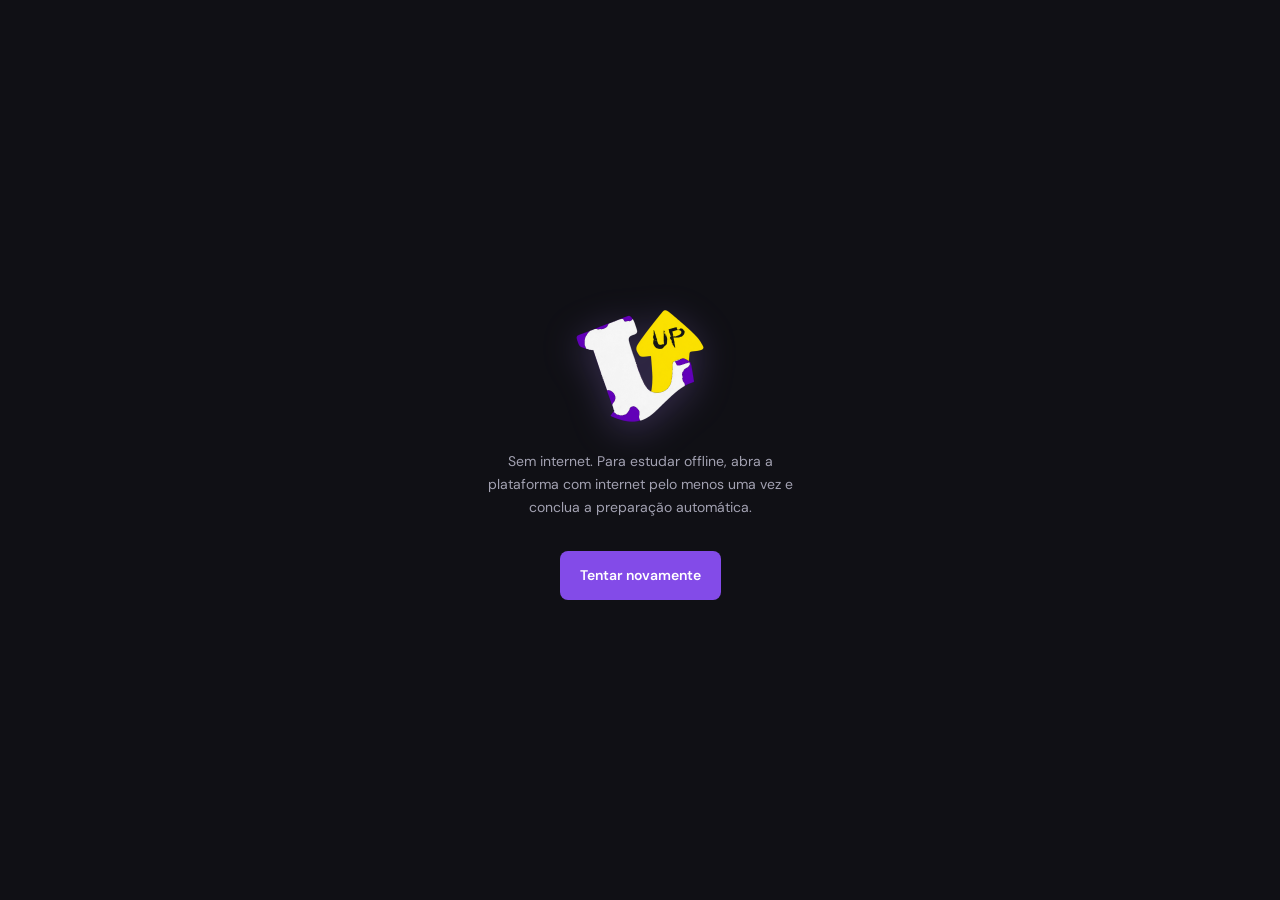
==== jogos/071c84a2839e4fe1a93c548eb13db718/index.html @ ec3ccfee "Publish Level Up Academy at levelup.app.br" ====
<!doctype html><html lang="pt-BR"><head><meta charset="utf-8"><meta name="viewport" content="width=device-width,initial-scale=1">
<title>Click Simulator · Jogos dos alunos Level Up</title><meta name="description" content="🚀 Clique, evolua e torne-se o maior jogador de todos! Prepare-se para uma aventura onde cada clique conta! 🖱️ Acumule cliques, desbloqueie novos renascimentos e aumente seu progresso para alcançar n">
<meta property="og:type" content="website"><meta property="og:site_name" content="Level Up Academy"><meta property="og:url" content="https://levelup.app.br/jogos/071c84a2839e4fe1a93c548eb13db718/">
<meta property="og:title" content="Click Simulator · criado por Jhonatha"><meta property="og:description" content="🚀 Clique, evolua e torne-se o maior jogador de todos! Prepare-se para uma aventura onde cada clique conta! 🖱️ Acumule cliques, desbloqueie novos renascimentos e aumente seu progresso para alcançar n">
<meta property="og:image" content="https://levelup.app.br/jogos/071c84a2839e4fe1a93c548eb13db718/capa-f9f51fba3b.jpg"><meta name="twitter:card" content="summary_large_image"><meta name="twitter:image" content="https://levelup.app.br/jogos/071c84a2839e4fe1a93c548eb13db718/capa-f9f51fba3b.jpg">
<meta http-equiv="refresh" content="0;url=../../?jogos&amp;j=071c84a2-839e-4fe1-a93c-548eb13db718"><script>location.replace("../../?jogos&j=071c84a2-839e-4fe1-a93c-548eb13db718"+location.hash)</script></head>
<body><a href="../../?jogos&amp;j=071c84a2-839e-4fe1-a93c-548eb13db718">Jogar Click Simulator</a></body></html>
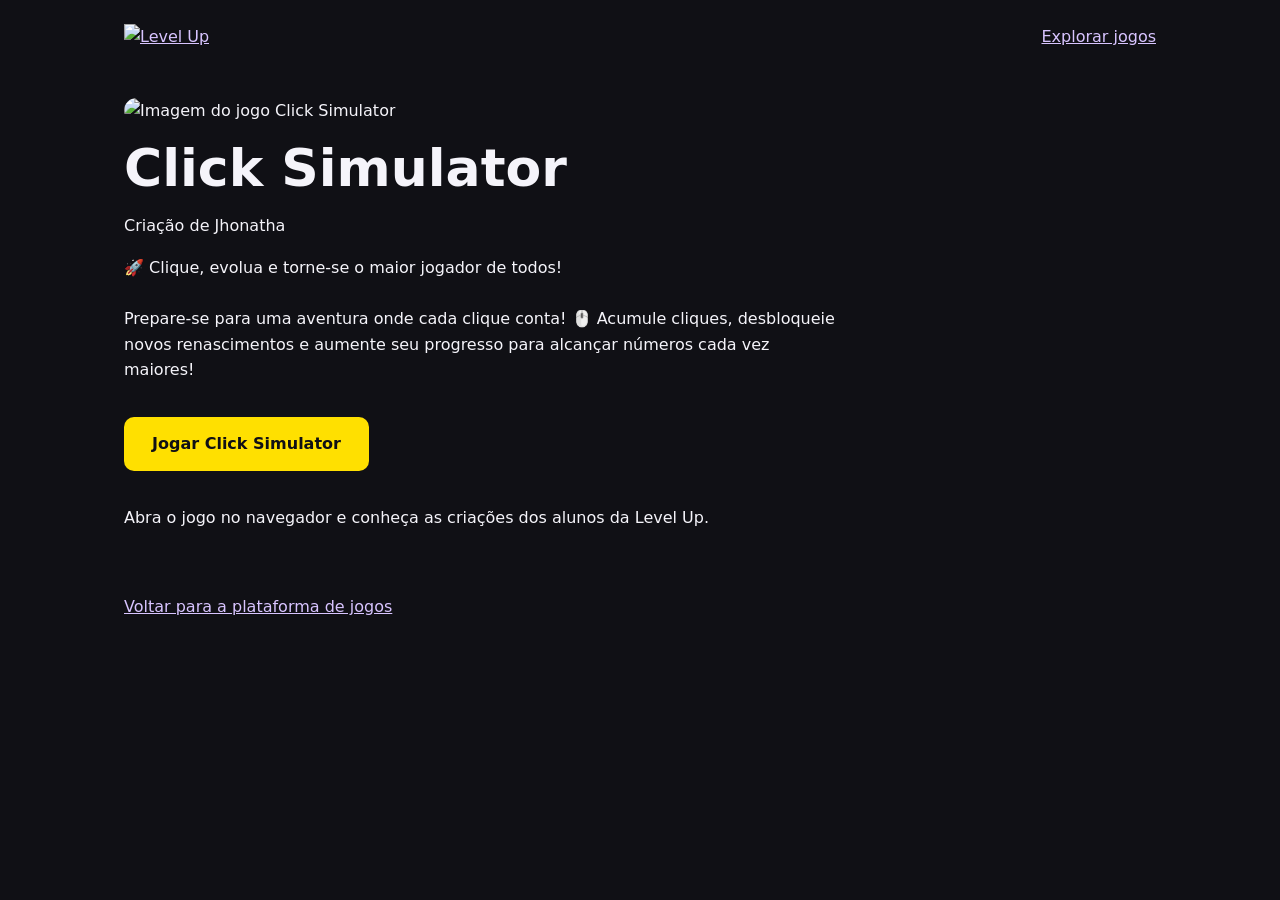
==== commit 737cbc6d: "Adiciona descoberta no Google com sitemap e páginas públicas dos jogos" ====
--- a/jogos/071c84a2839e4fe1a93c548eb13db718/index.html
+++ b/jogos/071c84a2839e4fe1a93c548eb13db718/index.html
@@ -1,7 +1,7 @@
-<!doctype html><html lang="pt-BR"><head><meta charset="utf-8"><meta name="viewport" content="width=device-width,initial-scale=1">
-<title>Click Simulator · Jogos dos alunos Level Up</title><meta name="description" content="🚀 Clique, evolua e torne-se o maior jogador de todos! Prepare-se para uma aventura onde cada clique conta! 🖱️ Acumule cliques, desbloqueie novos renascimentos e aumente seu progresso para alcançar n">
-<meta property="og:type" content="website"><meta property="og:site_name" content="Level Up Academy"><meta property="og:url" content="https://levelup.app.br/jogos/071c84a2839e4fe1a93c548eb13db718/">
-<meta property="og:title" content="Click Simulator · criado por Jhonatha"><meta property="og:description" content="🚀 Clique, evolua e torne-se o maior jogador de todos! Prepare-se para uma aventura onde cada clique conta! 🖱️ Acumule cliques, desbloqueie novos renascimentos e aumente seu progresso para alcançar n">
-<meta property="og:image" content="https://levelup.app.br/jogos/071c84a2839e4fe1a93c548eb13db718/capa-f9f51fba3b.jpg"><meta name="twitter:card" content="summary_large_image"><meta name="twitter:image" content="https://levelup.app.br/jogos/071c84a2839e4fe1a93c548eb13db718/capa-f9f51fba3b.jpg">
-<meta http-equiv="refresh" content="0;url=../../?jogos&amp;j=071c84a2-839e-4fe1-a93c-548eb13db718"><script>location.replace("../../?jogos&j=071c84a2-839e-4fe1-a93c-548eb13db718"+location.hash)</script></head>
-<body><a href="../../?jogos&amp;j=071c84a2-839e-4fe1-a93c-548eb13db718">Jogar Click Simulator</a></body></html>+<!doctype html><html lang="pt-BR"><head><meta charset="utf-8"><meta name="viewport" content="width=device-width,initial-scale=1"><title>Click Simulator | Jogue na Level Up</title><meta name="description" content="🚀 Clique, evolua e torne-se o maior jogador de todos!
+
+Prepare-se para uma aventura onde cada clique conta! 🖱️ Acumule cliques, desbloqueie novos renasci"><link rel="canonical" href="https://levelup.app.br/jogos/071c84a2839e4fe1a93c548eb13db718/"><meta name="robots" content="index,follow,max-image-preview:large"><meta property="og:type" content="website"><meta property="og:site_name" content="Level Up"><meta property="og:locale" content="pt_BR"><meta property="og:url" content="https://levelup.app.br/jogos/071c84a2839e4fe1a93c548eb13db718/"><meta property="og:title" content="Click Simulator"><meta property="og:description" content="🚀 Clique, evolua e torne-se o maior jogador de todos!
+
+Prepare-se para uma aventura onde cada clique conta! 🖱️ Acumule cliques, desbloqueie novos renasci"><meta property="og:image" content="https://levelup.app.br/jogos/071c84a2839e4fe1a93c548eb13db718/capa-f9f51fba3b.jpg"><meta name="twitter:card" content="summary_large_image"><style>:root{color-scheme:dark}*{box-sizing:border-box}body{margin:0;background:#101015;color:#f5f4fa;font:16px/1.6 system-ui,sans-serif}header,main,footer{max-width:1080px;margin:auto;padding:24px}header{display:flex;justify-content:space-between;align-items:center;gap:20px}a{color:#d8c4ff}h1{font-size:clamp(28px,5vw,52px);line-height:1.12;margin:16px 0}p{max-width:70ch;white-space:pre-wrap}.hero{width:100%;max-height:480px;object-fit:cover;border-radius:18px}.play{display:inline-block;margin:18px 0;padding:14px 28px;background:#ffe000;color:#101015;border-radius:10px;font-weight:750;text-decoration:none}.grid{display:grid;grid-template-columns:repeat(auto-fit,minmax(240px,1fr));gap:24px}.card{display:block;background:#1c1c25;border-radius:14px;overflow:hidden;text-decoration:none;color:inherit}.card img{display:block;width:100%;aspect-ratio:16/9;object-fit:cover}.card div{padding:18px}.card h2{font-size:22px;line-height:1.3;margin:0}footer{color:#b5b1c1}a:focus-visible{outline:3px solid #ffe000;outline-offset:4px}@media(prefers-reduced-motion:no-preference){a{transition:filter .15s}a:hover{filter:brightness(1.1)}}</style></head><body><header><a href="https://levelup.app.br/"><img src="https://levelup.app.br/brand/wordmark-dark.png" alt="Level Up" width="175" height="50"></a><a href="https://levelup.app.br/descobrir/">Explorar jogos</a></header><main><img class="hero" src="https://levelup.app.br/jogos/071c84a2839e4fe1a93c548eb13db718/capa-f9f51fba3b.jpg" alt="Imagem do jogo Click Simulator"><h1>Click Simulator</h1><p>Criação de Jhonatha</p><p>🚀 Clique, evolua e torne-se o maior jogador de todos!
+
+Prepare-se para uma aventura onde cada clique conta! 🖱️ Acumule cliques, desbloqueie novos renascimentos e aumente seu progresso para alcançar números cada vez maiores!</p><a class="play" href="https://levelup.app.br/?jogos&amp;j=071c84a2-839e-4fe1-a93c-548eb13db718">Jogar Click Simulator</a><p>Abra o jogo no navegador e conheça as criações dos alunos da Level Up.</p></main><footer><a href="https://levelup.app.br/">Voltar para a plataforma de jogos</a></footer></body></html>
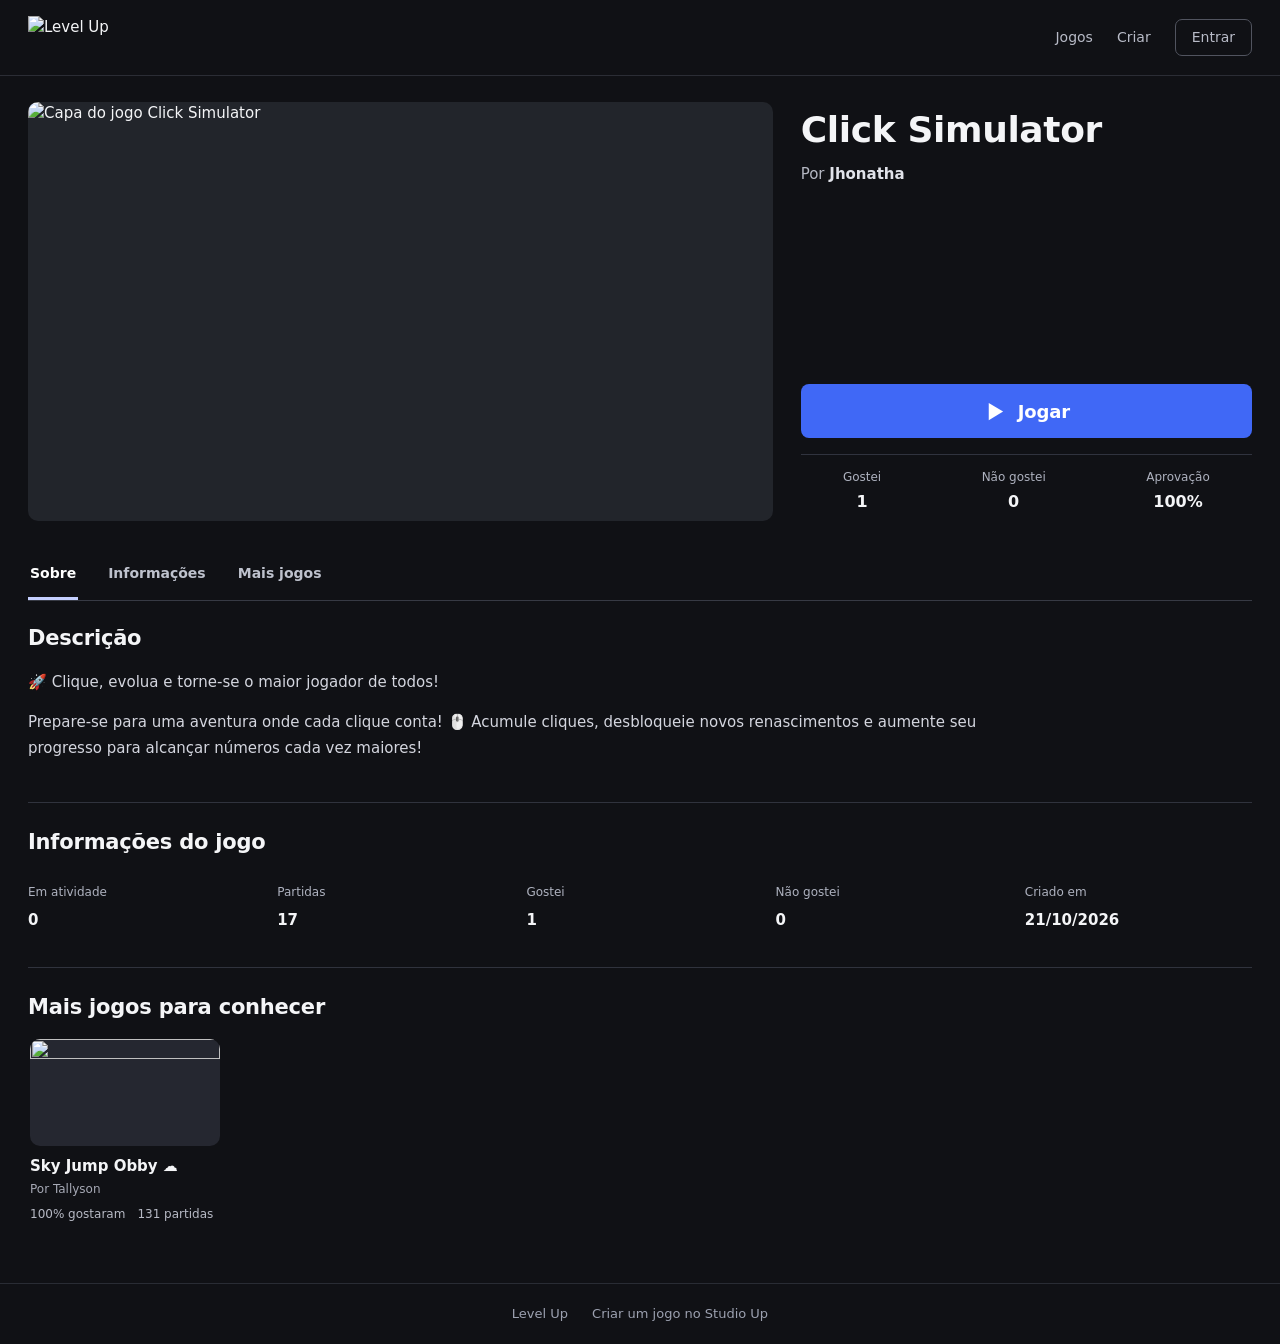
==== commit 3b3f3677: "Atualiza as páginas de compartilhar jogos" ====
--- a/jogos/071c84a2839e4fe1a93c548eb13db718/index.html
+++ b/jogos/071c84a2839e4fe1a93c548eb13db718/index.html
@@ -2,6 +2,4 @@
 
 Prepare-se para uma aventura onde cada clique conta! 🖱️ Acumule cliques, desbloqueie novos renasci"><link rel="canonical" href="https://levelup.app.br/jogos/071c84a2839e4fe1a93c548eb13db718/"><meta name="robots" content="index,follow,max-image-preview:large"><meta property="og:type" content="website"><meta property="og:site_name" content="Level Up"><meta property="og:locale" content="pt_BR"><meta property="og:url" content="https://levelup.app.br/jogos/071c84a2839e4fe1a93c548eb13db718/"><meta property="og:title" content="Click Simulator"><meta property="og:description" content="🚀 Clique, evolua e torne-se o maior jogador de todos!
 
-Prepare-se para uma aventura onde cada clique conta! 🖱️ Acumule cliques, desbloqueie novos renasci"><meta property="og:image" content="https://levelup.app.br/jogos/071c84a2839e4fe1a93c548eb13db718/capa-f9f51fba3b.jpg"><meta name="twitter:card" content="summary_large_image"><style>:root{color-scheme:dark}*{box-sizing:border-box}body{margin:0;background:#101015;color:#f5f4fa;font:16px/1.6 system-ui,sans-serif}header,main,footer{max-width:1080px;margin:auto;padding:24px}header{display:flex;justify-content:space-between;align-items:center;gap:20px}a{color:#d8c4ff}h1{font-size:clamp(28px,5vw,52px);line-height:1.12;margin:16px 0}p{max-width:70ch;white-space:pre-wrap}.hero{width:100%;max-height:480px;object-fit:cover;border-radius:18px}.play{display:inline-block;margin:18px 0;padding:14px 28px;background:#ffe000;color:#101015;border-radius:10px;font-weight:750;text-decoration:none}.grid{display:grid;grid-template-columns:repeat(auto-fit,minmax(240px,1fr));gap:24px}.card{display:block;background:#1c1c25;border-radius:14px;overflow:hidden;text-decoration:none;color:inherit}.card img{display:block;width:100%;aspect-ratio:16/9;object-fit:cover}.card div{padding:18px}.card h2{font-size:22px;line-height:1.3;margin:0}footer{color:#b5b1c1}a:focus-visible{outline:3px solid #ffe000;outline-offset:4px}@media(prefers-reduced-motion:no-preference){a{transition:filter .15s}a:hover{filter:brightness(1.1)}}</style></head><body><header><a href="https://levelup.app.br/"><img src="https://levelup.app.br/brand/wordmark-dark.png" alt="Level Up" width="175" height="50"></a><a href="https://levelup.app.br/descobrir/">Explorar jogos</a></header><main><img class="hero" src="https://levelup.app.br/jogos/071c84a2839e4fe1a93c548eb13db718/capa-f9f51fba3b.jpg" alt="Imagem do jogo Click Simulator"><h1>Click Simulator</h1><p>Criação de Jhonatha</p><p>🚀 Clique, evolua e torne-se o maior jogador de todos!
-
-Prepare-se para uma aventura onde cada clique conta! 🖱️ Acumule cliques, desbloqueie novos renascimentos e aumente seu progresso para alcançar números cada vez maiores!</p><a class="play" href="https://levelup.app.br/?jogos&amp;j=071c84a2-839e-4fe1-a93c-548eb13db718">Jogar Click Simulator</a><p>Abra o jogo no navegador e conheça as criações dos alunos da Level Up.</p></main><footer><a href="https://levelup.app.br/">Voltar para a plataforma de jogos</a></footer></body></html>+Prepare-se para uma aventura onde cada clique conta! 🖱️ Acumule cliques, desbloqueie novos renasci"><meta property="og:image" content="https://levelup.app.br/jogos/071c84a2839e4fe1a93c548eb13db718/capa-f9f51fba3b.jpg"><meta name="twitter:card" content="summary_large_image"><link rel="stylesheet" href="https://levelup.app.br/fonts/fonts.css"><style>:root{color-scheme:dark;font-family:"DM Sans",system-ui,sans-serif;background:#101115;color:#f4f5f7}*{box-sizing:border-box}body{margin:0;font-size:15px;line-height:1.55}a{color:inherit;text-decoration:none}a:focus-visible{outline:3px solid #9aafff;outline-offset:4px}header{height:76px;border-bottom:1px solid #2b2d35}.top{height:100%;max-width:1280px;padding:0 28px;margin:auto;display:flex;align-items:center;gap:30px}.brand img{width:150px;height:auto;display:block}.top nav{display:flex;align-items:center;gap:24px;margin-left:auto}.top nav a{color:#b8bbc7;font-size:14px}.top nav a:hover{color:#fff}.sign-in{border:1px solid #51545f;border-radius:7px;padding:7px 16px}main{max-width:1280px;padding:26px 28px 48px;margin:auto}h1,h2,h3,p{margin-top:0}h1,h2,.play,.category-nav a{font-family:"Space Grotesk","DM Sans",system-ui,sans-serif;letter-spacing:-.01em}h1{font-size:clamp(25px,3vw,36px);line-height:1.2;margin-bottom:12px}h2{font-size:21px;line-height:1.3;margin-bottom:18px}.creator{color:#b4b7c2;font-size:15px;margin-bottom:16px}.creator strong{color:#e1e3ea}.category-nav{display:flex;gap:30px;overflow:auto;padding:4px 0 18px;margin:0 0 8px;border-bottom:1px solid #292c34}.category-nav a{display:flex;align-items:center;gap:9px;white-space:nowrap;padding:4px 0;font-weight:700;font-size:16px;color:#e8e9ee}.category-nav a:hover span{text-decoration:underline;text-underline-offset:5px}.ico{width:24px;height:24px;flex:none}.ico-fogo{color:#ff7a1a}.ico-gostei{color:#36c26a}.ico-novo{color:#4da3ff}h2.with-ico{display:flex;align-items:center;gap:10px}.category{scroll-margin-top:20px;padding:16px 0 26px;border-bottom:1px solid #292c34}.category:last-child{border:0}.game-row{display:grid;grid-auto-flow:column;grid-auto-columns:190px;gap:18px;overflow-x:auto;padding:0 2px 12px;scrollbar-width:thin}.card{display:block;min-width:0}.card img{display:block;width:100%;height:auto;aspect-ratio:16/9;object-fit:cover;border-radius:10px;background:#252730}.card h3{font-size:15px;line-height:1.35;margin:10px 0 4px;overflow-wrap:anywhere}.card .byline{font-size:12px;color:#a6a9b5;margin-bottom:6px}.card .mini-stats{display:flex;flex-wrap:wrap;gap:4px 12px;font-size:12px;color:#b7bac5}.card .mini-stats span{white-space:nowrap}.card:hover h3{text-decoration:underline}.sr-only{position:absolute;width:1px;height:1px;overflow:hidden;clip-path:inset(50%);white-space:nowrap}.game-hero{display:grid;grid-template-columns:minmax(0,1.65fr) minmax(260px,1fr);gap:28px;align-items:stretch;margin-bottom:30px}.hero-image{width:100%;height:auto;aspect-ratio:16/9;object-fit:cover;display:block;border-radius:10px;background:#22252b}.game-summary{display:flex;flex-direction:column;min-width:0;padding:6px 0}.play{display:flex;align-items:center;justify-content:center;gap:12px;min-height:54px;background:#4068f6;color:#fff;border-radius:8px;font-size:18px;font-weight:700;margin-top:auto}.play:hover{background:#5277ff}.play svg{width:23px;height:23px;fill:currentColor}.reaction-stats{display:flex;justify-content:space-around;gap:16px;margin:16px 0 0;padding:13px 0 0;border-top:1px solid #30333e}.reaction-stats div{text-align:center}.reaction-stats dt{font-size:12px;color:#aeb2bf}.reaction-stats dd{font-size:16px;font-weight:700;margin:3px 0 0}.section-nav{display:flex;gap:28px;border-bottom:1px solid #373a44;margin-bottom:24px}.section-nav a{padding:12px 2px;color:#bec2cd;font-weight:600;font-size:14px}.section-nav a:first-child{color:#fff;border-bottom:3px solid #c5d0ff}.detail-section{padding:0 0 26px;margin-bottom:26px;border-bottom:1px solid #30333d;scroll-margin-top:20px}.description p{white-space:pre-wrap;line-height:1.7;max-width:100ch;color:#d4d6df}.info-grid{display:grid;grid-template-columns:repeat(auto-fit,minmax(140px,1fr));margin:0;gap:22px;padding:8px 0}.info-grid dt{font-size:12px;color:#aeb2bf;margin-bottom:8px}.info-grid dd{margin:0;font-weight:700;overflow-wrap:anywhere}footer{border-top:1px solid #292c34;padding:20px 28px;display:flex;gap:24px;justify-content:center;color:#9ca1b0;font-size:13px}.empty{color:#aeb2bf;padding:24px 0}@media(max-width:700px){.category-nav{gap:22px}.category-nav a{font-size:15px}header{height:65px}.top{padding:0 18px;gap:12px}.brand img{width:126px}.top nav{gap:14px}.top .create-link{display:none}main{padding:20px 18px 36px}.game-hero{grid-template-columns:1fr;gap:18px;margin-bottom:20px}.game-summary{padding:0}.play{margin-top:12px}.game-row{grid-auto-columns:160px;gap:14px}.category h2{font-size:19px}.section-nav{gap:24px}.info-grid{grid-template-columns:repeat(2,minmax(0,1fr))}.category-nav{margin-bottom:0}.game-summary h1{font-size:27px}.detail-section{padding-bottom:22px}footer{flex-wrap:wrap}}</style></head><body><header><div class="top"><a class="brand" href="https://levelup.app.br/" aria-label="Jogos da Level Up"><img src="https://levelup.app.br/brand/wordmark-dark.png" alt="Level Up" width="150" height="43"></a><nav aria-label="Principal"><a href="https://levelup.app.br/descobrir/">Jogos</a><a class="create-link" href="https://studioup.levelup.app.br/">Criar</a><a class="sign-in" href="https://levelup.app.br/#/entrar">Entrar</a></nav></div></header><main><section class="game-hero" aria-labelledby="game-title"><img class="hero-image" src="https://levelup.app.br/jogos/071c84a2839e4fe1a93c548eb13db718/capa-f9f51fba3b.jpg" alt="Capa do jogo Click Simulator" width="1280" height="720"><div class="game-summary"><h1 id="game-title">Click Simulator</h1><p class="creator">Por <strong>Jhonatha</strong></p><a class="play" href="https://levelup.app.br/?jogos&amp;j=071c84a2-839e-4fe1-a93c-548eb13db718" aria-label="Jogar Click Simulator"><svg viewBox="0 0 24 24" aria-hidden="true"><path d="M6 3v18l15-9z"/></svg>Jogar</a><dl class="reaction-stats"><div><dt>Gostei</dt><dd>1</dd></div><div><dt>Não gostei</dt><dd>0</dd></div><div><dt>Aprovação</dt><dd>100%</dd></div></dl></div></section><nav class="section-nav" aria-label="Seções do jogo"><a href="#sobre">Sobre</a><a href="#informacoes">Informações</a><a href="#mais-jogos">Mais jogos</a></nav><section class="detail-section description" id="sobre"><h2>Descrição</h2><p>🚀 Clique, evolua e torne-se o maior jogador de todos!</p><p>Prepare-se para uma aventura onde cada clique conta! 🖱️ Acumule cliques, desbloqueie novos renascimentos e aumente seu progresso para alcançar números cada vez maiores!</p></section><section class="detail-section" id="informacoes"><h2>Informações do jogo</h2><dl class="info-grid"><div><dt>Em atividade</dt><dd>0</dd></div><div><dt>Partidas</dt><dd>17</dd></div><div><dt>Gostei</dt><dd>1</dd></div><div><dt>Não gostei</dt><dd>0</dd></div><div><dt>Criado em</dt><dd>21/10/2026</dd></div></dl></section><section id="mais-jogos"><h2>Mais jogos para conhecer</h2><div class="game-row"><a class="card" href="https://levelup.app.br/jogos/53648d55aa5a4d4fbae28ab4dc2d0a60/"><img src="https://levelup.app.br/jogos/53648d55aa5a4d4fbae28ab4dc2d0a60/capa-cb4c47ee0e.jpg" alt="" loading="lazy" width="320" height="180"><h3>Sky Jump Obby ☁️</h3><div class="byline">Por Tallyson</div><div class="mini-stats"><span>100% gostaram</span><span>131 partidas</span></div></a></div></section></main><footer><a href="https://levelup.app.br/">Level Up</a><a href="https://studioup.levelup.app.br/">Criar um jogo no Studio Up</a></footer></body></html>
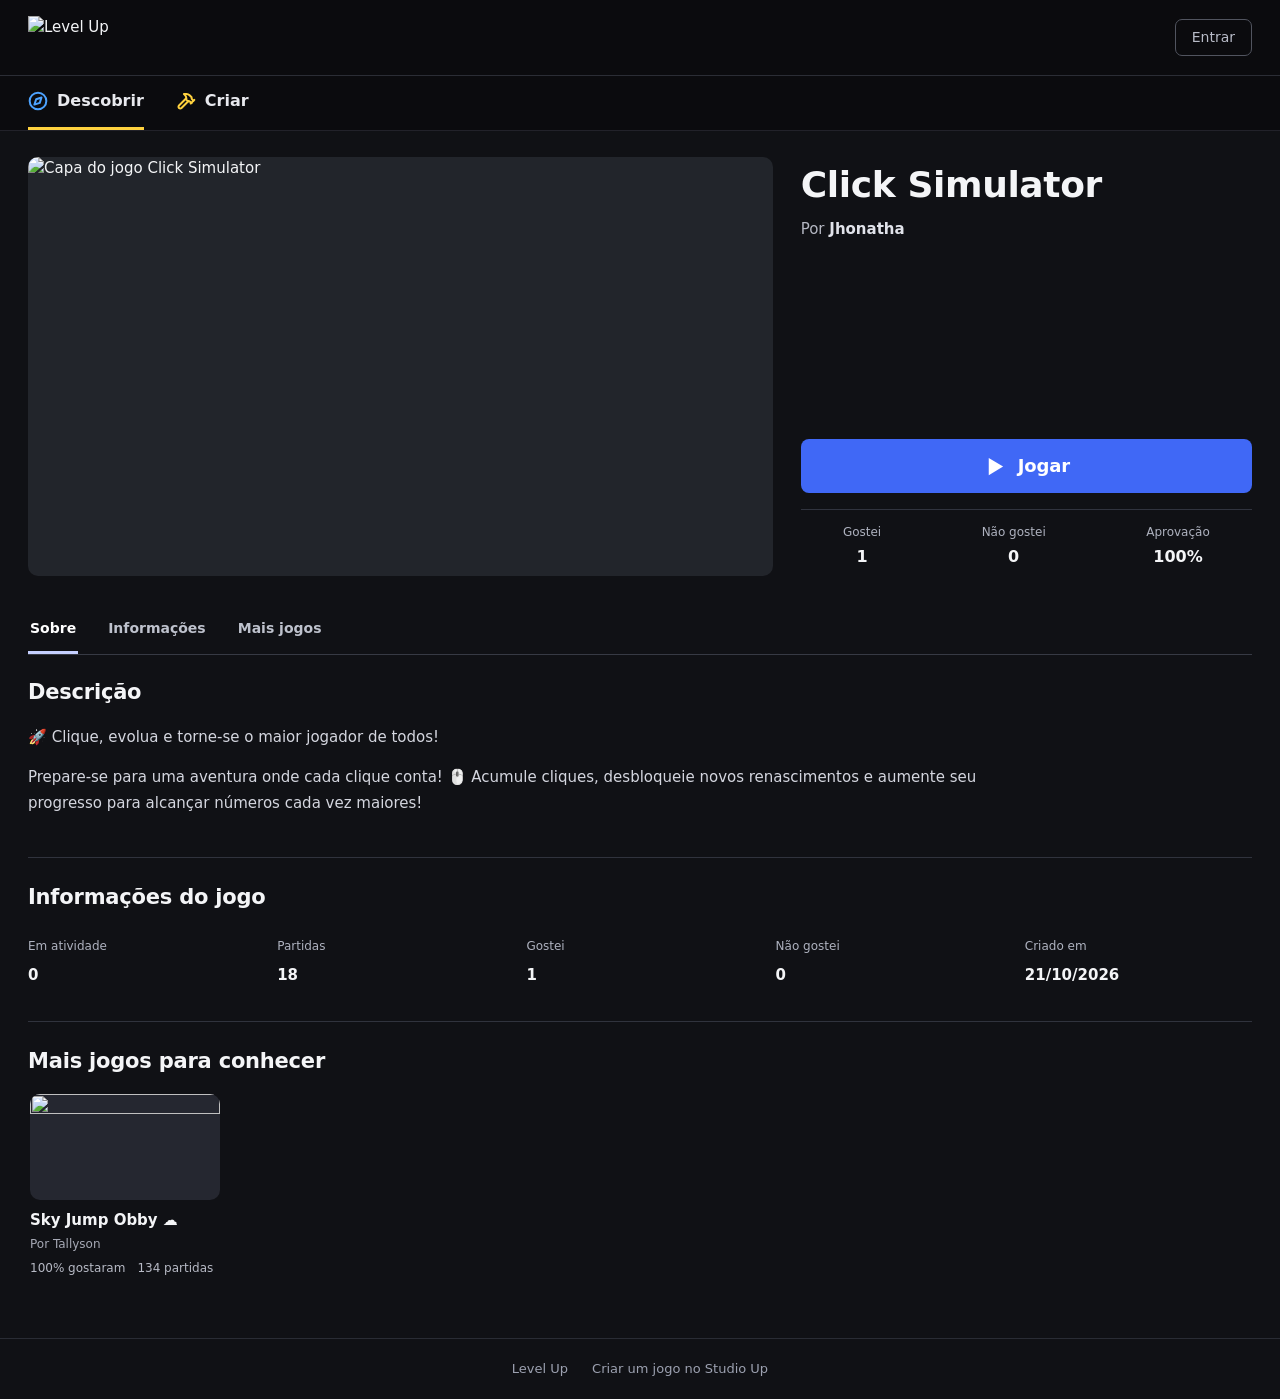
==== commit 61d25533: "Atualiza as páginas de compartilhar jogos" ====
--- a/jogos/071c84a2839e4fe1a93c548eb13db718/index.html
+++ b/jogos/071c84a2839e4fe1a93c548eb13db718/index.html
@@ -1,5 +1,5 @@
-<!doctype html><html lang="pt-BR"><head><meta charset="utf-8"><meta name="viewport" content="width=device-width,initial-scale=1"><title>Click Simulator | Jogue na Level Up</title><meta name="description" content="🚀 Clique, evolua e torne-se o maior jogador de todos!
+<!doctype html><html lang="pt-BR"><head><meta charset="utf-8"><link rel="icon" type="image/png" sizes="32x32" href="https://levelup.app.br/icons/favicon-32-v2.png"><link rel="icon" type="image/png" sizes="192x192" href="https://levelup.app.br/icons/icon-192-v2.png"><link rel="apple-touch-icon" href="https://levelup.app.br/icons/apple-touch-icon-v2.png"><meta name="viewport" content="width=device-width,initial-scale=1"><title>Click Simulator | Jogue na Level Up</title><meta name="description" content="🚀 Clique, evolua e torne-se o maior jogador de todos!
 
 Prepare-se para uma aventura onde cada clique conta! 🖱️ Acumule cliques, desbloqueie novos renasci"><link rel="canonical" href="https://levelup.app.br/jogos/071c84a2839e4fe1a93c548eb13db718/"><meta name="robots" content="index,follow,max-image-preview:large"><meta property="og:type" content="website"><meta property="og:site_name" content="Level Up"><meta property="og:locale" content="pt_BR"><meta property="og:url" content="https://levelup.app.br/jogos/071c84a2839e4fe1a93c548eb13db718/"><meta property="og:title" content="Click Simulator"><meta property="og:description" content="🚀 Clique, evolua e torne-se o maior jogador de todos!
 
-Prepare-se para uma aventura onde cada clique conta! 🖱️ Acumule cliques, desbloqueie novos renasci"><meta property="og:image" content="https://levelup.app.br/jogos/071c84a2839e4fe1a93c548eb13db718/capa-f9f51fba3b.jpg"><meta name="twitter:card" content="summary_large_image"><link rel="stylesheet" href="https://levelup.app.br/fonts/fonts.css"><style>:root{color-scheme:dark;font-family:"DM Sans",system-ui,sans-serif;background:#101115;color:#f4f5f7}*{box-sizing:border-box}body{margin:0;font-size:15px;line-height:1.55}a{color:inherit;text-decoration:none}a:focus-visible{outline:3px solid #9aafff;outline-offset:4px}header{height:76px;border-bottom:1px solid #2b2d35}.top{height:100%;max-width:1280px;padding:0 28px;margin:auto;display:flex;align-items:center;gap:30px}.brand img{width:150px;height:auto;display:block}.top nav{display:flex;align-items:center;gap:24px;margin-left:auto}.top nav a{color:#b8bbc7;font-size:14px}.top nav a:hover{color:#fff}.sign-in{border:1px solid #51545f;border-radius:7px;padding:7px 16px}main{max-width:1280px;padding:26px 28px 48px;margin:auto}h1,h2,h3,p{margin-top:0}h1,h2,.play,.category-nav a{font-family:"Space Grotesk","DM Sans",system-ui,sans-serif;letter-spacing:-.01em}h1{font-size:clamp(25px,3vw,36px);line-height:1.2;margin-bottom:12px}h2{font-size:21px;line-height:1.3;margin-bottom:18px}.creator{color:#b4b7c2;font-size:15px;margin-bottom:16px}.creator strong{color:#e1e3ea}.category-nav{display:flex;gap:30px;overflow:auto;padding:4px 0 18px;margin:0 0 8px;border-bottom:1px solid #292c34}.category-nav a{display:flex;align-items:center;gap:9px;white-space:nowrap;padding:4px 0;font-weight:700;font-size:16px;color:#e8e9ee}.category-nav a:hover span{text-decoration:underline;text-underline-offset:5px}.ico{width:24px;height:24px;flex:none}.ico-fogo{color:#ff7a1a}.ico-gostei{color:#36c26a}.ico-novo{color:#4da3ff}h2.with-ico{display:flex;align-items:center;gap:10px}.category{scroll-margin-top:20px;padding:16px 0 26px;border-bottom:1px solid #292c34}.category:last-child{border:0}.game-row{display:grid;grid-auto-flow:column;grid-auto-columns:190px;gap:18px;overflow-x:auto;padding:0 2px 12px;scrollbar-width:thin}.card{display:block;min-width:0}.card img{display:block;width:100%;height:auto;aspect-ratio:16/9;object-fit:cover;border-radius:10px;background:#252730}.card h3{font-size:15px;line-height:1.35;margin:10px 0 4px;overflow-wrap:anywhere}.card .byline{font-size:12px;color:#a6a9b5;margin-bottom:6px}.card .mini-stats{display:flex;flex-wrap:wrap;gap:4px 12px;font-size:12px;color:#b7bac5}.card .mini-stats span{white-space:nowrap}.card:hover h3{text-decoration:underline}.sr-only{position:absolute;width:1px;height:1px;overflow:hidden;clip-path:inset(50%);white-space:nowrap}.game-hero{display:grid;grid-template-columns:minmax(0,1.65fr) minmax(260px,1fr);gap:28px;align-items:stretch;margin-bottom:30px}.hero-image{width:100%;height:auto;aspect-ratio:16/9;object-fit:cover;display:block;border-radius:10px;background:#22252b}.game-summary{display:flex;flex-direction:column;min-width:0;padding:6px 0}.play{display:flex;align-items:center;justify-content:center;gap:12px;min-height:54px;background:#4068f6;color:#fff;border-radius:8px;font-size:18px;font-weight:700;margin-top:auto}.play:hover{background:#5277ff}.play svg{width:23px;height:23px;fill:currentColor}.reaction-stats{display:flex;justify-content:space-around;gap:16px;margin:16px 0 0;padding:13px 0 0;border-top:1px solid #30333e}.reaction-stats div{text-align:center}.reaction-stats dt{font-size:12px;color:#aeb2bf}.reaction-stats dd{font-size:16px;font-weight:700;margin:3px 0 0}.section-nav{display:flex;gap:28px;border-bottom:1px solid #373a44;margin-bottom:24px}.section-nav a{padding:12px 2px;color:#bec2cd;font-weight:600;font-size:14px}.section-nav a:first-child{color:#fff;border-bottom:3px solid #c5d0ff}.detail-section{padding:0 0 26px;margin-bottom:26px;border-bottom:1px solid #30333d;scroll-margin-top:20px}.description p{white-space:pre-wrap;line-height:1.7;max-width:100ch;color:#d4d6df}.info-grid{display:grid;grid-template-columns:repeat(auto-fit,minmax(140px,1fr));margin:0;gap:22px;padding:8px 0}.info-grid dt{font-size:12px;color:#aeb2bf;margin-bottom:8px}.info-grid dd{margin:0;font-weight:700;overflow-wrap:anywhere}footer{border-top:1px solid #292c34;padding:20px 28px;display:flex;gap:24px;justify-content:center;color:#9ca1b0;font-size:13px}.empty{color:#aeb2bf;padding:24px 0}@media(max-width:700px){.category-nav{gap:22px}.category-nav a{font-size:15px}header{height:65px}.top{padding:0 18px;gap:12px}.brand img{width:126px}.top nav{gap:14px}.top .create-link{display:none}main{padding:20px 18px 36px}.game-hero{grid-template-columns:1fr;gap:18px;margin-bottom:20px}.game-summary{padding:0}.play{margin-top:12px}.game-row{grid-auto-columns:160px;gap:14px}.category h2{font-size:19px}.section-nav{gap:24px}.info-grid{grid-template-columns:repeat(2,minmax(0,1fr))}.category-nav{margin-bottom:0}.game-summary h1{font-size:27px}.detail-section{padding-bottom:22px}footer{flex-wrap:wrap}}</style></head><body><header><div class="top"><a class="brand" href="https://levelup.app.br/" aria-label="Jogos da Level Up"><img src="https://levelup.app.br/brand/wordmark-dark.png" alt="Level Up" width="150" height="43"></a><nav aria-label="Principal"><a href="https://levelup.app.br/descobrir/">Jogos</a><a class="create-link" href="https://studioup.levelup.app.br/">Criar</a><a class="sign-in" href="https://levelup.app.br/#/entrar">Entrar</a></nav></div></header><main><section class="game-hero" aria-labelledby="game-title"><img class="hero-image" src="https://levelup.app.br/jogos/071c84a2839e4fe1a93c548eb13db718/capa-f9f51fba3b.jpg" alt="Capa do jogo Click Simulator" width="1280" height="720"><div class="game-summary"><h1 id="game-title">Click Simulator</h1><p class="creator">Por <strong>Jhonatha</strong></p><a class="play" href="https://levelup.app.br/?jogos&amp;j=071c84a2-839e-4fe1-a93c-548eb13db718" aria-label="Jogar Click Simulator"><svg viewBox="0 0 24 24" aria-hidden="true"><path d="M6 3v18l15-9z"/></svg>Jogar</a><dl class="reaction-stats"><div><dt>Gostei</dt><dd>1</dd></div><div><dt>Não gostei</dt><dd>0</dd></div><div><dt>Aprovação</dt><dd>100%</dd></div></dl></div></section><nav class="section-nav" aria-label="Seções do jogo"><a href="#sobre">Sobre</a><a href="#informacoes">Informações</a><a href="#mais-jogos">Mais jogos</a></nav><section class="detail-section description" id="sobre"><h2>Descrição</h2><p>🚀 Clique, evolua e torne-se o maior jogador de todos!</p><p>Prepare-se para uma aventura onde cada clique conta! 🖱️ Acumule cliques, desbloqueie novos renascimentos e aumente seu progresso para alcançar números cada vez maiores!</p></section><section class="detail-section" id="informacoes"><h2>Informações do jogo</h2><dl class="info-grid"><div><dt>Em atividade</dt><dd>0</dd></div><div><dt>Partidas</dt><dd>17</dd></div><div><dt>Gostei</dt><dd>1</dd></div><div><dt>Não gostei</dt><dd>0</dd></div><div><dt>Criado em</dt><dd>21/10/2026</dd></div></dl></section><section id="mais-jogos"><h2>Mais jogos para conhecer</h2><div class="game-row"><a class="card" href="https://levelup.app.br/jogos/53648d55aa5a4d4fbae28ab4dc2d0a60/"><img src="https://levelup.app.br/jogos/53648d55aa5a4d4fbae28ab4dc2d0a60/capa-cb4c47ee0e.jpg" alt="" loading="lazy" width="320" height="180"><h3>Sky Jump Obby ☁️</h3><div class="byline">Por Tallyson</div><div class="mini-stats"><span>100% gostaram</span><span>131 partidas</span></div></a></div></section></main><footer><a href="https://levelup.app.br/">Level Up</a><a href="https://studioup.levelup.app.br/">Criar um jogo no Studio Up</a></footer></body></html>+Prepare-se para uma aventura onde cada clique conta! 🖱️ Acumule cliques, desbloqueie novos renasci"><meta property="og:image" content="https://levelup.app.br/jogos/071c84a2839e4fe1a93c548eb13db718/capa-f9f51fba3b.jpg"><meta name="twitter:card" content="summary_large_image"><link rel="stylesheet" href="https://levelup.app.br/fonts/fonts.css"><style>:root{color-scheme:dark;font-family:"DM Sans",system-ui,sans-serif;background:#101115;color:#f4f5f7}*{box-sizing:border-box}body{margin:0;font-size:15px;line-height:1.55}a{color:inherit;text-decoration:none}a:focus-visible{outline:3px solid #9aafff;outline-offset:4px}header{height:76px;border-bottom:1px solid #2b2d35}.top{height:100%;max-width:1280px;padding:0 28px;margin:auto;display:flex;align-items:center;gap:30px}.brand img{width:150px;height:auto;display:block}.top nav{display:flex;align-items:center;gap:24px;margin-left:auto}.top nav a{color:#b8bbc7;font-size:14px}.top nav a:hover{color:#fff}.sign-in{border:1px solid #51545f;border-radius:7px;padding:7px 16px}header{background:#0b0b0e}.subnav{height:auto;border-bottom:1px solid #22222a;background:#0b0b0e}.subnav .top{height:auto;gap:32px}.subnav a{display:inline-flex;align-items:center;gap:9px;padding:13px 0;font-family:"Space Grotesk","DM Sans",system-ui,sans-serif;font-weight:700;font-size:16px;color:#e8e9ee;border-bottom:3px solid transparent}.subnav a:hover,.subnav a[aria-current]{border-bottom-color:#ffd23f}.ico-descobrir{color:#4da3ff}.ico-criar{color:#ffd23f}.subnav .ico{width:20px;height:20px}main{max-width:1280px;padding:26px 28px 48px;margin:auto}h1,h2,h3,p{margin-top:0}h1,h2,.play,.category-nav a{font-family:"Space Grotesk","DM Sans",system-ui,sans-serif;letter-spacing:-.01em}h1{font-size:clamp(25px,3vw,36px);line-height:1.2;margin-bottom:12px}h2{font-size:21px;line-height:1.3;margin-bottom:18px}.creator{color:#b4b7c2;font-size:15px;margin-bottom:16px}.creator strong{color:#e1e3ea}.category-nav{display:flex;gap:30px;overflow:auto;padding:4px 0 18px;margin:0 0 8px;border-bottom:1px solid #292c34}.category-nav a{display:flex;align-items:center;gap:9px;white-space:nowrap;padding:4px 0;font-weight:700;font-size:16px;color:#e8e9ee}.category-nav a:hover span{text-decoration:underline;text-underline-offset:5px}.ico{width:24px;height:24px;flex:none}.ico-fogo{color:#ff7a1a}.ico-gostei{color:#36c26a}.ico-novo{color:#4da3ff}h2.with-ico{display:flex;align-items:center;gap:10px}.category{scroll-margin-top:20px;padding:16px 0 26px;border-bottom:1px solid #292c34}.category:last-child{border:0}.game-row{display:grid;grid-auto-flow:column;grid-auto-columns:190px;gap:18px;overflow-x:auto;padding:0 2px 12px;scrollbar-width:thin}.card{display:block;min-width:0}.card img{display:block;width:100%;height:auto;aspect-ratio:16/9;object-fit:cover;border-radius:10px;background:#252730}.card h3{font-size:15px;line-height:1.35;margin:10px 0 4px;overflow-wrap:anywhere}.card .byline{font-size:12px;color:#a6a9b5;margin-bottom:6px}.card .mini-stats{display:flex;flex-wrap:wrap;gap:4px 12px;font-size:12px;color:#b7bac5}.card .mini-stats span{white-space:nowrap}.card:hover h3{text-decoration:underline}.sr-only{position:absolute;width:1px;height:1px;overflow:hidden;clip-path:inset(50%);white-space:nowrap}.game-hero{display:grid;grid-template-columns:minmax(0,1.65fr) minmax(260px,1fr);gap:28px;align-items:stretch;margin-bottom:30px}.hero-image{width:100%;height:auto;aspect-ratio:16/9;object-fit:cover;display:block;border-radius:10px;background:#22252b}.game-summary{display:flex;flex-direction:column;min-width:0;padding:6px 0}.play{display:flex;align-items:center;justify-content:center;gap:12px;min-height:54px;background:#4068f6;color:#fff;border-radius:8px;font-size:18px;font-weight:700;margin-top:auto}.play:hover{background:#5277ff}.play svg{width:23px;height:23px;fill:currentColor}.reaction-stats{display:flex;justify-content:space-around;gap:16px;margin:16px 0 0;padding:13px 0 0;border-top:1px solid #30333e}.reaction-stats div{text-align:center}.reaction-stats dt{font-size:12px;color:#aeb2bf}.reaction-stats dd{font-size:16px;font-weight:700;margin:3px 0 0}.section-nav{display:flex;gap:28px;border-bottom:1px solid #373a44;margin-bottom:24px}.section-nav a{padding:12px 2px;color:#bec2cd;font-weight:600;font-size:14px}.section-nav a:first-child{color:#fff;border-bottom:3px solid #c5d0ff}.detail-section{padding:0 0 26px;margin-bottom:26px;border-bottom:1px solid #30333d;scroll-margin-top:20px}.description p{white-space:pre-wrap;line-height:1.7;max-width:100ch;color:#d4d6df}.info-grid{display:grid;grid-template-columns:repeat(auto-fit,minmax(140px,1fr));margin:0;gap:22px;padding:8px 0}.info-grid dt{font-size:12px;color:#aeb2bf;margin-bottom:8px}.info-grid dd{margin:0;font-weight:700;overflow-wrap:anywhere}footer{border-top:1px solid #292c34;padding:20px 28px;display:flex;gap:24px;justify-content:center;color:#9ca1b0;font-size:13px}.empty{color:#aeb2bf;padding:24px 0}@media(max-width:700px){.category-nav{gap:22px}.category-nav a{font-size:15px}header{height:65px}.top{padding:0 18px;gap:12px}.brand img{width:126px}.top nav{gap:14px}.top .create-link{display:none}main{padding:20px 18px 36px}.game-hero{grid-template-columns:1fr;gap:18px;margin-bottom:20px}.game-summary{padding:0}.play{margin-top:12px}.game-row{grid-auto-columns:160px;gap:14px}.category h2{font-size:19px}.section-nav{gap:24px}.info-grid{grid-template-columns:repeat(2,minmax(0,1fr))}.category-nav{margin-bottom:0}.game-summary h1{font-size:27px}.detail-section{padding-bottom:22px}footer{flex-wrap:wrap}}</style></head><body><header><div class="top"><a class="brand" href="https://levelup.app.br/" aria-label="Jogos da Level Up"><img src="https://levelup.app.br/brand/wordmark-dark.png" alt="Level Up" width="150" height="43"></a><nav aria-label="Conta"><a class="sign-in" href="https://levelup.app.br/#/entrar">Entrar</a></nav></div></header><nav class="subnav" aria-label="Atalhos"><div class="top"><a href="https://levelup.app.br/descobrir/" aria-current="page"><svg class="ico ico-descobrir" viewBox="0 0 24 24" fill="none" stroke="currentColor" stroke-width="2.4" stroke-linecap="round" stroke-linejoin="round" aria-hidden="true"><circle cx="12" cy="12" r="10"/><path d="m16.2 7.8-2.1 6.4-6.4 2.1 2.1-6.4z"/></svg>Descobrir</a><a href="https://studioup.levelup.app.br/"><svg class="ico ico-criar" viewBox="0 0 24 24" fill="none" stroke="currentColor" stroke-width="2.4" stroke-linecap="round" stroke-linejoin="round" aria-hidden="true"><path d="m15 12-8.4 8.4a2.1 2.1 0 1 1-3-3L12 9"/><path d="M17.6 15 22 10.6"/><path d="m20.9 11.7-1.3-1.3c-.6-.6-.9-1.3-.9-2.1v-.9l-2.4-2.3a5.2 5.2 0 0 0-3.7-1.5H9.5l.9.8a6.2 6.2 0 0 1 2 4.4v1.6l2 2h.9c.8 0 1.6.3 2.1.9l1.3 1.3"/></svg>Criar</a></div></nav><main><section class="game-hero" aria-labelledby="game-title"><img class="hero-image" src="https://levelup.app.br/jogos/071c84a2839e4fe1a93c548eb13db718/capa-f9f51fba3b.jpg" alt="Capa do jogo Click Simulator" width="1280" height="720"><div class="game-summary"><h1 id="game-title">Click Simulator</h1><p class="creator">Por <strong>Jhonatha</strong></p><a class="play" href="https://levelup.app.br/?jogos&amp;j=071c84a2-839e-4fe1-a93c-548eb13db718" aria-label="Jogar Click Simulator"><svg viewBox="0 0 24 24" aria-hidden="true"><path d="M6 3v18l15-9z"/></svg>Jogar</a><dl class="reaction-stats"><div><dt>Gostei</dt><dd>1</dd></div><div><dt>Não gostei</dt><dd>0</dd></div><div><dt>Aprovação</dt><dd>100%</dd></div></dl></div></section><nav class="section-nav" aria-label="Seções do jogo"><a href="#sobre">Sobre</a><a href="#informacoes">Informações</a><a href="#mais-jogos">Mais jogos</a></nav><section class="detail-section description" id="sobre"><h2>Descrição</h2><p>🚀 Clique, evolua e torne-se o maior jogador de todos!</p><p>Prepare-se para uma aventura onde cada clique conta! 🖱️ Acumule cliques, desbloqueie novos renascimentos e aumente seu progresso para alcançar números cada vez maiores!</p></section><section class="detail-section" id="informacoes"><h2>Informações do jogo</h2><dl class="info-grid"><div><dt>Em atividade</dt><dd>0</dd></div><div><dt>Partidas</dt><dd>18</dd></div><div><dt>Gostei</dt><dd>1</dd></div><div><dt>Não gostei</dt><dd>0</dd></div><div><dt>Criado em</dt><dd>21/10/2026</dd></div></dl></section><section id="mais-jogos"><h2>Mais jogos para conhecer</h2><div class="game-row"><a class="card" href="https://levelup.app.br/jogos/53648d55aa5a4d4fbae28ab4dc2d0a60/"><img src="https://levelup.app.br/jogos/53648d55aa5a4d4fbae28ab4dc2d0a60/capa-cb4c47ee0e.jpg" alt="" loading="lazy" width="320" height="180"><h3>Sky Jump Obby ☁️</h3><div class="byline">Por Tallyson</div><div class="mini-stats"><span>100% gostaram</span><span>134 partidas</span></div></a></div></section></main><footer><a href="https://levelup.app.br/">Level Up</a><a href="https://studioup.levelup.app.br/">Criar um jogo no Studio Up</a></footer></body></html>
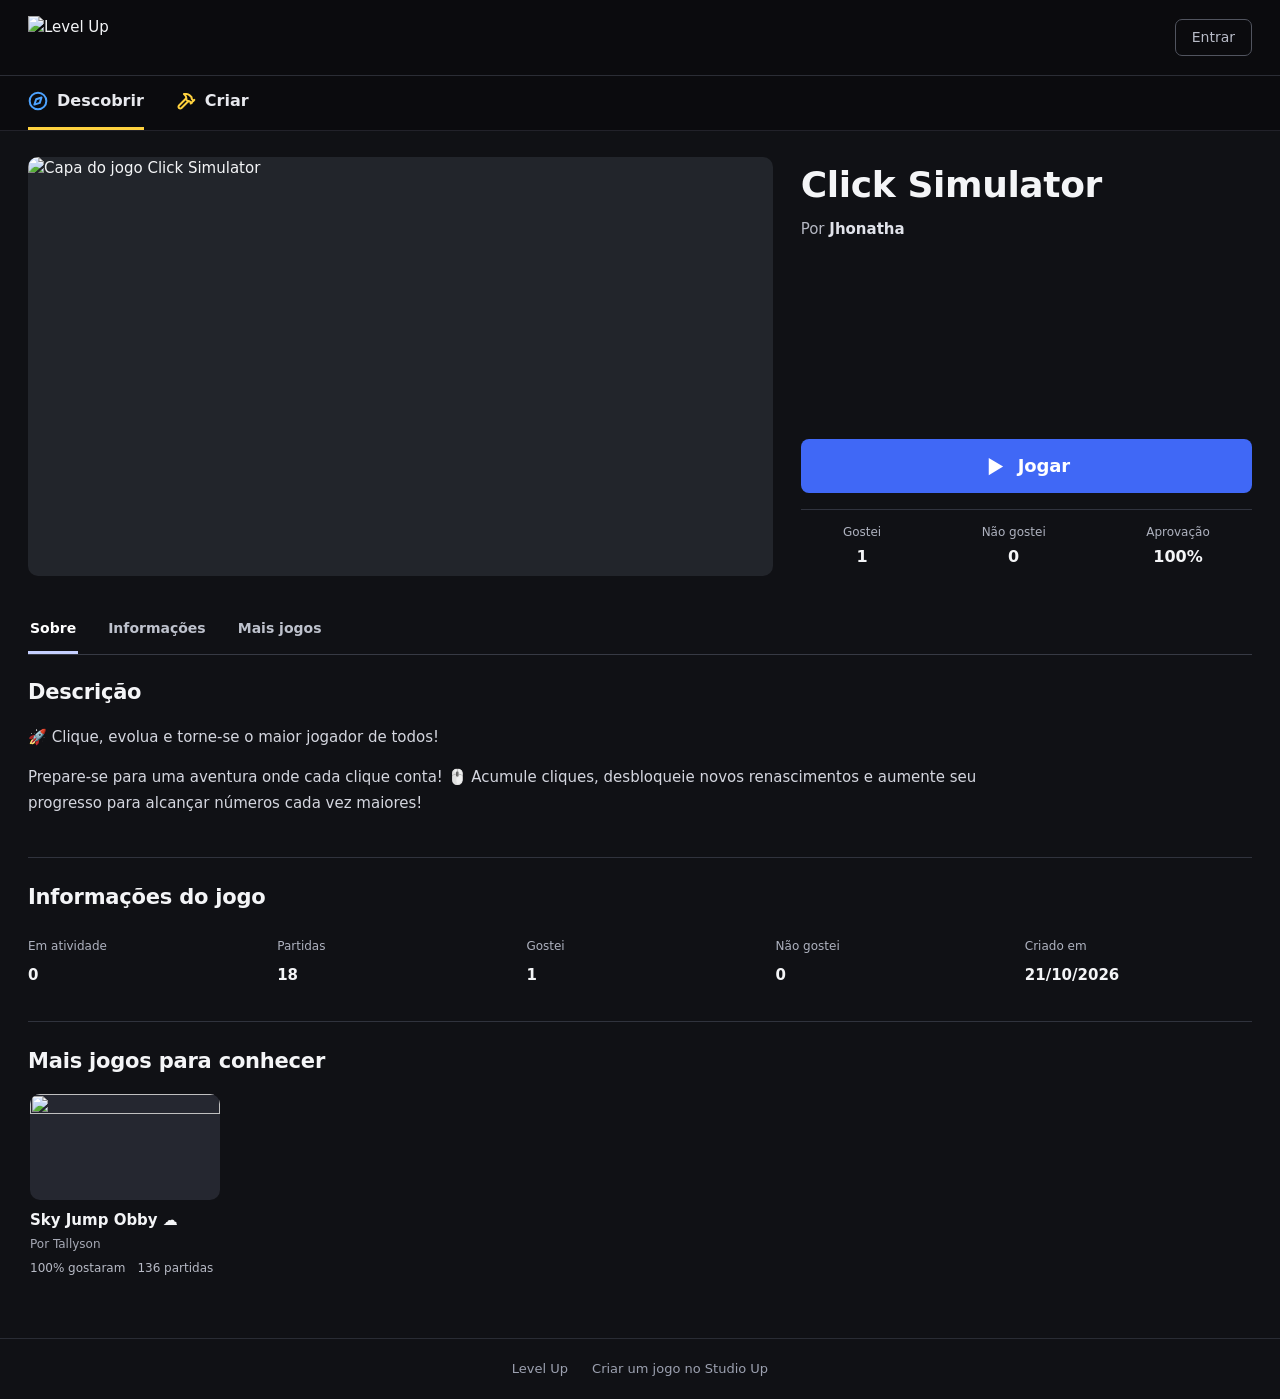
==== commit 31c9e8e9: "Atualiza as páginas de compartilhar jogos" ====
--- a/jogos/071c84a2839e4fe1a93c548eb13db718/index.html
+++ b/jogos/071c84a2839e4fe1a93c548eb13db718/index.html
@@ -2,4 +2,4 @@
 
 Prepare-se para uma aventura onde cada clique conta! 🖱️ Acumule cliques, desbloqueie novos renasci"><link rel="canonical" href="https://levelup.app.br/jogos/071c84a2839e4fe1a93c548eb13db718/"><meta name="robots" content="index,follow,max-image-preview:large"><meta property="og:type" content="website"><meta property="og:site_name" content="Level Up"><meta property="og:locale" content="pt_BR"><meta property="og:url" content="https://levelup.app.br/jogos/071c84a2839e4fe1a93c548eb13db718/"><meta property="og:title" content="Click Simulator"><meta property="og:description" content="🚀 Clique, evolua e torne-se o maior jogador de todos!
 
-Prepare-se para uma aventura onde cada clique conta! 🖱️ Acumule cliques, desbloqueie novos renasci"><meta property="og:image" content="https://levelup.app.br/jogos/071c84a2839e4fe1a93c548eb13db718/capa-f9f51fba3b.jpg"><meta name="twitter:card" content="summary_large_image"><link rel="stylesheet" href="https://levelup.app.br/fonts/fonts.css"><style>:root{color-scheme:dark;font-family:"DM Sans",system-ui,sans-serif;background:#101115;color:#f4f5f7}*{box-sizing:border-box}body{margin:0;font-size:15px;line-height:1.55}a{color:inherit;text-decoration:none}a:focus-visible{outline:3px solid #9aafff;outline-offset:4px}header{height:76px;border-bottom:1px solid #2b2d35}.top{height:100%;max-width:1280px;padding:0 28px;margin:auto;display:flex;align-items:center;gap:30px}.brand img{width:150px;height:auto;display:block}.top nav{display:flex;align-items:center;gap:24px;margin-left:auto}.top nav a{color:#b8bbc7;font-size:14px}.top nav a:hover{color:#fff}.sign-in{border:1px solid #51545f;border-radius:7px;padding:7px 16px}header{background:#0b0b0e}.subnav{height:auto;border-bottom:1px solid #22222a;background:#0b0b0e}.subnav .top{height:auto;gap:32px}.subnav a{display:inline-flex;align-items:center;gap:9px;padding:13px 0;font-family:"Space Grotesk","DM Sans",system-ui,sans-serif;font-weight:700;font-size:16px;color:#e8e9ee;border-bottom:3px solid transparent}.subnav a:hover,.subnav a[aria-current]{border-bottom-color:#ffd23f}.ico-descobrir{color:#4da3ff}.ico-criar{color:#ffd23f}.subnav .ico{width:20px;height:20px}main{max-width:1280px;padding:26px 28px 48px;margin:auto}h1,h2,h3,p{margin-top:0}h1,h2,.play,.category-nav a{font-family:"Space Grotesk","DM Sans",system-ui,sans-serif;letter-spacing:-.01em}h1{font-size:clamp(25px,3vw,36px);line-height:1.2;margin-bottom:12px}h2{font-size:21px;line-height:1.3;margin-bottom:18px}.creator{color:#b4b7c2;font-size:15px;margin-bottom:16px}.creator strong{color:#e1e3ea}.category-nav{display:flex;gap:30px;overflow:auto;padding:4px 0 18px;margin:0 0 8px;border-bottom:1px solid #292c34}.category-nav a{display:flex;align-items:center;gap:9px;white-space:nowrap;padding:4px 0;font-weight:700;font-size:16px;color:#e8e9ee}.category-nav a:hover span{text-decoration:underline;text-underline-offset:5px}.ico{width:24px;height:24px;flex:none}.ico-fogo{color:#ff7a1a}.ico-gostei{color:#36c26a}.ico-novo{color:#4da3ff}h2.with-ico{display:flex;align-items:center;gap:10px}.category{scroll-margin-top:20px;padding:16px 0 26px;border-bottom:1px solid #292c34}.category:last-child{border:0}.game-row{display:grid;grid-auto-flow:column;grid-auto-columns:190px;gap:18px;overflow-x:auto;padding:0 2px 12px;scrollbar-width:thin}.card{display:block;min-width:0}.card img{display:block;width:100%;height:auto;aspect-ratio:16/9;object-fit:cover;border-radius:10px;background:#252730}.card h3{font-size:15px;line-height:1.35;margin:10px 0 4px;overflow-wrap:anywhere}.card .byline{font-size:12px;color:#a6a9b5;margin-bottom:6px}.card .mini-stats{display:flex;flex-wrap:wrap;gap:4px 12px;font-size:12px;color:#b7bac5}.card .mini-stats span{white-space:nowrap}.card:hover h3{text-decoration:underline}.sr-only{position:absolute;width:1px;height:1px;overflow:hidden;clip-path:inset(50%);white-space:nowrap}.game-hero{display:grid;grid-template-columns:minmax(0,1.65fr) minmax(260px,1fr);gap:28px;align-items:stretch;margin-bottom:30px}.hero-image{width:100%;height:auto;aspect-ratio:16/9;object-fit:cover;display:block;border-radius:10px;background:#22252b}.game-summary{display:flex;flex-direction:column;min-width:0;padding:6px 0}.play{display:flex;align-items:center;justify-content:center;gap:12px;min-height:54px;background:#4068f6;color:#fff;border-radius:8px;font-size:18px;font-weight:700;margin-top:auto}.play:hover{background:#5277ff}.play svg{width:23px;height:23px;fill:currentColor}.reaction-stats{display:flex;justify-content:space-around;gap:16px;margin:16px 0 0;padding:13px 0 0;border-top:1px solid #30333e}.reaction-stats div{text-align:center}.reaction-stats dt{font-size:12px;color:#aeb2bf}.reaction-stats dd{font-size:16px;font-weight:700;margin:3px 0 0}.section-nav{display:flex;gap:28px;border-bottom:1px solid #373a44;margin-bottom:24px}.section-nav a{padding:12px 2px;color:#bec2cd;font-weight:600;font-size:14px}.section-nav a:first-child{color:#fff;border-bottom:3px solid #c5d0ff}.detail-section{padding:0 0 26px;margin-bottom:26px;border-bottom:1px solid #30333d;scroll-margin-top:20px}.description p{white-space:pre-wrap;line-height:1.7;max-width:100ch;color:#d4d6df}.info-grid{display:grid;grid-template-columns:repeat(auto-fit,minmax(140px,1fr));margin:0;gap:22px;padding:8px 0}.info-grid dt{font-size:12px;color:#aeb2bf;margin-bottom:8px}.info-grid dd{margin:0;font-weight:700;overflow-wrap:anywhere}footer{border-top:1px solid #292c34;padding:20px 28px;display:flex;gap:24px;justify-content:center;color:#9ca1b0;font-size:13px}.empty{color:#aeb2bf;padding:24px 0}@media(max-width:700px){.category-nav{gap:22px}.category-nav a{font-size:15px}header{height:65px}.top{padding:0 18px;gap:12px}.brand img{width:126px}.top nav{gap:14px}.top .create-link{display:none}main{padding:20px 18px 36px}.game-hero{grid-template-columns:1fr;gap:18px;margin-bottom:20px}.game-summary{padding:0}.play{margin-top:12px}.game-row{grid-auto-columns:160px;gap:14px}.category h2{font-size:19px}.section-nav{gap:24px}.info-grid{grid-template-columns:repeat(2,minmax(0,1fr))}.category-nav{margin-bottom:0}.game-summary h1{font-size:27px}.detail-section{padding-bottom:22px}footer{flex-wrap:wrap}}</style></head><body><header><div class="top"><a class="brand" href="https://levelup.app.br/" aria-label="Jogos da Level Up"><img src="https://levelup.app.br/brand/wordmark-dark.png" alt="Level Up" width="150" height="43"></a><nav aria-label="Conta"><a class="sign-in" href="https://levelup.app.br/#/entrar">Entrar</a></nav></div></header><nav class="subnav" aria-label="Atalhos"><div class="top"><a href="https://levelup.app.br/descobrir/" aria-current="page"><svg class="ico ico-descobrir" viewBox="0 0 24 24" fill="none" stroke="currentColor" stroke-width="2.4" stroke-linecap="round" stroke-linejoin="round" aria-hidden="true"><circle cx="12" cy="12" r="10"/><path d="m16.2 7.8-2.1 6.4-6.4 2.1 2.1-6.4z"/></svg>Descobrir</a><a href="https://studioup.levelup.app.br/"><svg class="ico ico-criar" viewBox="0 0 24 24" fill="none" stroke="currentColor" stroke-width="2.4" stroke-linecap="round" stroke-linejoin="round" aria-hidden="true"><path d="m15 12-8.4 8.4a2.1 2.1 0 1 1-3-3L12 9"/><path d="M17.6 15 22 10.6"/><path d="m20.9 11.7-1.3-1.3c-.6-.6-.9-1.3-.9-2.1v-.9l-2.4-2.3a5.2 5.2 0 0 0-3.7-1.5H9.5l.9.8a6.2 6.2 0 0 1 2 4.4v1.6l2 2h.9c.8 0 1.6.3 2.1.9l1.3 1.3"/></svg>Criar</a></div></nav><main><section class="game-hero" aria-labelledby="game-title"><img class="hero-image" src="https://levelup.app.br/jogos/071c84a2839e4fe1a93c548eb13db718/capa-f9f51fba3b.jpg" alt="Capa do jogo Click Simulator" width="1280" height="720"><div class="game-summary"><h1 id="game-title">Click Simulator</h1><p class="creator">Por <strong>Jhonatha</strong></p><a class="play" href="https://levelup.app.br/?jogos&amp;j=071c84a2-839e-4fe1-a93c-548eb13db718" aria-label="Jogar Click Simulator"><svg viewBox="0 0 24 24" aria-hidden="true"><path d="M6 3v18l15-9z"/></svg>Jogar</a><dl class="reaction-stats"><div><dt>Gostei</dt><dd>1</dd></div><div><dt>Não gostei</dt><dd>0</dd></div><div><dt>Aprovação</dt><dd>100%</dd></div></dl></div></section><nav class="section-nav" aria-label="Seções do jogo"><a href="#sobre">Sobre</a><a href="#informacoes">Informações</a><a href="#mais-jogos">Mais jogos</a></nav><section class="detail-section description" id="sobre"><h2>Descrição</h2><p>🚀 Clique, evolua e torne-se o maior jogador de todos!</p><p>Prepare-se para uma aventura onde cada clique conta! 🖱️ Acumule cliques, desbloqueie novos renascimentos e aumente seu progresso para alcançar números cada vez maiores!</p></section><section class="detail-section" id="informacoes"><h2>Informações do jogo</h2><dl class="info-grid"><div><dt>Em atividade</dt><dd>0</dd></div><div><dt>Partidas</dt><dd>18</dd></div><div><dt>Gostei</dt><dd>1</dd></div><div><dt>Não gostei</dt><dd>0</dd></div><div><dt>Criado em</dt><dd>21/10/2026</dd></div></dl></section><section id="mais-jogos"><h2>Mais jogos para conhecer</h2><div class="game-row"><a class="card" href="https://levelup.app.br/jogos/53648d55aa5a4d4fbae28ab4dc2d0a60/"><img src="https://levelup.app.br/jogos/53648d55aa5a4d4fbae28ab4dc2d0a60/capa-cb4c47ee0e.jpg" alt="" loading="lazy" width="320" height="180"><h3>Sky Jump Obby ☁️</h3><div class="byline">Por Tallyson</div><div class="mini-stats"><span>100% gostaram</span><span>134 partidas</span></div></a></div></section></main><footer><a href="https://levelup.app.br/">Level Up</a><a href="https://studioup.levelup.app.br/">Criar um jogo no Studio Up</a></footer></body></html>+Prepare-se para uma aventura onde cada clique conta! 🖱️ Acumule cliques, desbloqueie novos renasci"><meta property="og:image" content="https://levelup.app.br/jogos/071c84a2839e4fe1a93c548eb13db718/capa-f9f51fba3b.jpg"><meta name="twitter:card" content="summary_large_image"><link rel="stylesheet" href="https://levelup.app.br/fonts/fonts.css"><style>:root{color-scheme:dark;font-family:"DM Sans",system-ui,sans-serif;background:#101115;color:#f4f5f7}*{box-sizing:border-box}body{margin:0;font-size:15px;line-height:1.55}a{color:inherit;text-decoration:none}a:focus-visible{outline:3px solid #9aafff;outline-offset:4px}header{height:76px;border-bottom:1px solid #2b2d35}.top{height:100%;max-width:1280px;padding:0 28px;margin:auto;display:flex;align-items:center;gap:30px}.brand img{width:150px;height:auto;display:block}.top nav{display:flex;align-items:center;gap:24px;margin-left:auto}.top nav a{color:#b8bbc7;font-size:14px}.top nav a:hover{color:#fff}.sign-in{border:1px solid #51545f;border-radius:7px;padding:7px 16px}header{background:#0b0b0e}.subnav{height:auto;border-bottom:1px solid #22222a;background:#0b0b0e}.subnav .top{height:auto;gap:32px}.subnav a{display:inline-flex;align-items:center;gap:9px;padding:13px 0;font-family:"Space Grotesk","DM Sans",system-ui,sans-serif;font-weight:700;font-size:16px;color:#e8e9ee;border-bottom:3px solid transparent}.subnav a:hover,.subnav a[aria-current]{border-bottom-color:#ffd23f}.ico-descobrir{color:#4da3ff}.ico-criar{color:#ffd23f}.subnav .ico{width:20px;height:20px}main{max-width:1280px;padding:26px 28px 48px;margin:auto}h1,h2,h3,p{margin-top:0}h1,h2,.play,.category-nav a{font-family:"Space Grotesk","DM Sans",system-ui,sans-serif;letter-spacing:-.01em}h1{font-size:clamp(25px,3vw,36px);line-height:1.2;margin-bottom:12px}h2{font-size:21px;line-height:1.3;margin-bottom:18px}.creator{color:#b4b7c2;font-size:15px;margin-bottom:16px}.creator strong{color:#e1e3ea}.category-nav{display:flex;gap:30px;overflow:auto;padding:4px 0 18px;margin:0 0 8px;border-bottom:1px solid #292c34}.category-nav a{display:flex;align-items:center;gap:9px;white-space:nowrap;padding:4px 0;font-weight:700;font-size:16px;color:#e8e9ee}.category-nav a:hover span{text-decoration:underline;text-underline-offset:5px}.ico{width:24px;height:24px;flex:none}.ico-fogo{color:#ff7a1a}.ico-gostei{color:#36c26a}.ico-novo{color:#4da3ff}h2.with-ico{display:flex;align-items:center;gap:10px}.category{scroll-margin-top:20px;padding:16px 0 26px;border-bottom:1px solid #292c34}.category:last-child{border:0}.game-row{display:grid;grid-auto-flow:column;grid-auto-columns:190px;gap:18px;overflow-x:auto;padding:0 2px 12px;scrollbar-width:thin}.card{display:block;min-width:0}.card img{display:block;width:100%;height:auto;aspect-ratio:16/9;object-fit:cover;border-radius:10px;background:#252730}.card h3{font-size:15px;line-height:1.35;margin:10px 0 4px;overflow-wrap:anywhere}.card .byline{font-size:12px;color:#a6a9b5;margin-bottom:6px}.card .mini-stats{display:flex;flex-wrap:wrap;gap:4px 12px;font-size:12px;color:#b7bac5}.card .mini-stats span{white-space:nowrap}.card:hover h3{text-decoration:underline}.sr-only{position:absolute;width:1px;height:1px;overflow:hidden;clip-path:inset(50%);white-space:nowrap}.game-hero{display:grid;grid-template-columns:minmax(0,1.65fr) minmax(260px,1fr);gap:28px;align-items:stretch;margin-bottom:30px}.hero-image{width:100%;height:auto;aspect-ratio:16/9;object-fit:cover;display:block;border-radius:10px;background:#22252b}.game-summary{display:flex;flex-direction:column;min-width:0;padding:6px 0}.play{display:flex;align-items:center;justify-content:center;gap:12px;min-height:54px;background:#4068f6;color:#fff;border-radius:8px;font-size:18px;font-weight:700;margin-top:auto}.play:hover{background:#5277ff}.play svg{width:23px;height:23px;fill:currentColor}.reaction-stats{display:flex;justify-content:space-around;gap:16px;margin:16px 0 0;padding:13px 0 0;border-top:1px solid #30333e}.reaction-stats div{text-align:center}.reaction-stats dt{font-size:12px;color:#aeb2bf}.reaction-stats dd{font-size:16px;font-weight:700;margin:3px 0 0}.section-nav{display:flex;gap:28px;border-bottom:1px solid #373a44;margin-bottom:24px}.section-nav a{padding:12px 2px;color:#bec2cd;font-weight:600;font-size:14px}.section-nav a:first-child{color:#fff;border-bottom:3px solid #c5d0ff}.detail-section{padding:0 0 26px;margin-bottom:26px;border-bottom:1px solid #30333d;scroll-margin-top:20px}.description p{white-space:pre-wrap;line-height:1.7;max-width:100ch;color:#d4d6df}.info-grid{display:grid;grid-template-columns:repeat(auto-fit,minmax(140px,1fr));margin:0;gap:22px;padding:8px 0}.info-grid dt{font-size:12px;color:#aeb2bf;margin-bottom:8px}.info-grid dd{margin:0;font-weight:700;overflow-wrap:anywhere}footer{border-top:1px solid #292c34;padding:20px 28px;display:flex;gap:24px;justify-content:center;color:#9ca1b0;font-size:13px}.empty{color:#aeb2bf;padding:24px 0}@media(max-width:700px){.category-nav{gap:22px}.category-nav a{font-size:15px}header{height:65px}.top{padding:0 18px;gap:12px}.brand img{width:126px}.top nav{gap:14px}.top .create-link{display:none}main{padding:20px 18px 36px}.game-hero{grid-template-columns:1fr;gap:18px;margin-bottom:20px}.game-summary{padding:0}.play{margin-top:12px}.game-row{grid-auto-columns:160px;gap:14px}.category h2{font-size:19px}.section-nav{gap:24px}.info-grid{grid-template-columns:repeat(2,minmax(0,1fr))}.category-nav{margin-bottom:0}.game-summary h1{font-size:27px}.detail-section{padding-bottom:22px}footer{flex-wrap:wrap}}</style></head><body><header><div class="top"><a class="brand" href="https://levelup.app.br/" aria-label="Jogos da Level Up"><img src="https://levelup.app.br/brand/wordmark-dark.png" alt="Level Up" width="150" height="43"></a><nav aria-label="Conta"><a class="sign-in" href="https://levelup.app.br/#/entrar">Entrar</a></nav></div></header><nav class="subnav" aria-label="Atalhos"><div class="top"><a href="https://levelup.app.br/descobrir/" aria-current="page"><svg class="ico ico-descobrir" viewBox="0 0 24 24" fill="none" stroke="currentColor" stroke-width="2.4" stroke-linecap="round" stroke-linejoin="round" aria-hidden="true"><circle cx="12" cy="12" r="10"/><path d="m16.2 7.8-2.1 6.4-6.4 2.1 2.1-6.4z"/></svg>Descobrir</a><a href="https://studioup.levelup.app.br/"><svg class="ico ico-criar" viewBox="0 0 24 24" fill="none" stroke="currentColor" stroke-width="2.4" stroke-linecap="round" stroke-linejoin="round" aria-hidden="true"><path d="m15 12-8.4 8.4a2.1 2.1 0 1 1-3-3L12 9"/><path d="M17.6 15 22 10.6"/><path d="m20.9 11.7-1.3-1.3c-.6-.6-.9-1.3-.9-2.1v-.9l-2.4-2.3a5.2 5.2 0 0 0-3.7-1.5H9.5l.9.8a6.2 6.2 0 0 1 2 4.4v1.6l2 2h.9c.8 0 1.6.3 2.1.9l1.3 1.3"/></svg>Criar</a></div></nav><main><section class="game-hero" aria-labelledby="game-title"><img class="hero-image" src="https://levelup.app.br/jogos/071c84a2839e4fe1a93c548eb13db718/capa-f9f51fba3b.jpg" alt="Capa do jogo Click Simulator" width="1280" height="720"><div class="game-summary"><h1 id="game-title">Click Simulator</h1><p class="creator">Por <strong>Jhonatha</strong></p><a class="play" href="https://levelup.app.br/?jogos&amp;j=071c84a2-839e-4fe1-a93c-548eb13db718" aria-label="Jogar Click Simulator"><svg viewBox="0 0 24 24" aria-hidden="true"><path d="M6 3v18l15-9z"/></svg>Jogar</a><dl class="reaction-stats"><div><dt>Gostei</dt><dd>1</dd></div><div><dt>Não gostei</dt><dd>0</dd></div><div><dt>Aprovação</dt><dd>100%</dd></div></dl></div></section><nav class="section-nav" aria-label="Seções do jogo"><a href="#sobre">Sobre</a><a href="#informacoes">Informações</a><a href="#mais-jogos">Mais jogos</a></nav><section class="detail-section description" id="sobre"><h2>Descrição</h2><p>🚀 Clique, evolua e torne-se o maior jogador de todos!</p><p>Prepare-se para uma aventura onde cada clique conta! 🖱️ Acumule cliques, desbloqueie novos renascimentos e aumente seu progresso para alcançar números cada vez maiores!</p></section><section class="detail-section" id="informacoes"><h2>Informações do jogo</h2><dl class="info-grid"><div><dt>Em atividade</dt><dd>0</dd></div><div><dt>Partidas</dt><dd>18</dd></div><div><dt>Gostei</dt><dd>1</dd></div><div><dt>Não gostei</dt><dd>0</dd></div><div><dt>Criado em</dt><dd>21/10/2026</dd></div></dl></section><section id="mais-jogos"><h2>Mais jogos para conhecer</h2><div class="game-row"><a class="card" href="https://levelup.app.br/jogos/53648d55aa5a4d4fbae28ab4dc2d0a60/"><img src="https://levelup.app.br/jogos/53648d55aa5a4d4fbae28ab4dc2d0a60/capa-cb4c47ee0e.jpg" alt="" loading="lazy" width="320" height="180"><h3>Sky Jump Obby ☁️</h3><div class="byline">Por Tallyson</div><div class="mini-stats"><span>100% gostaram</span><span>136 partidas</span></div></a></div></section></main><footer><a href="https://levelup.app.br/">Level Up</a><a href="https://studioup.levelup.app.br/">Criar um jogo no Studio Up</a></footer></body></html>
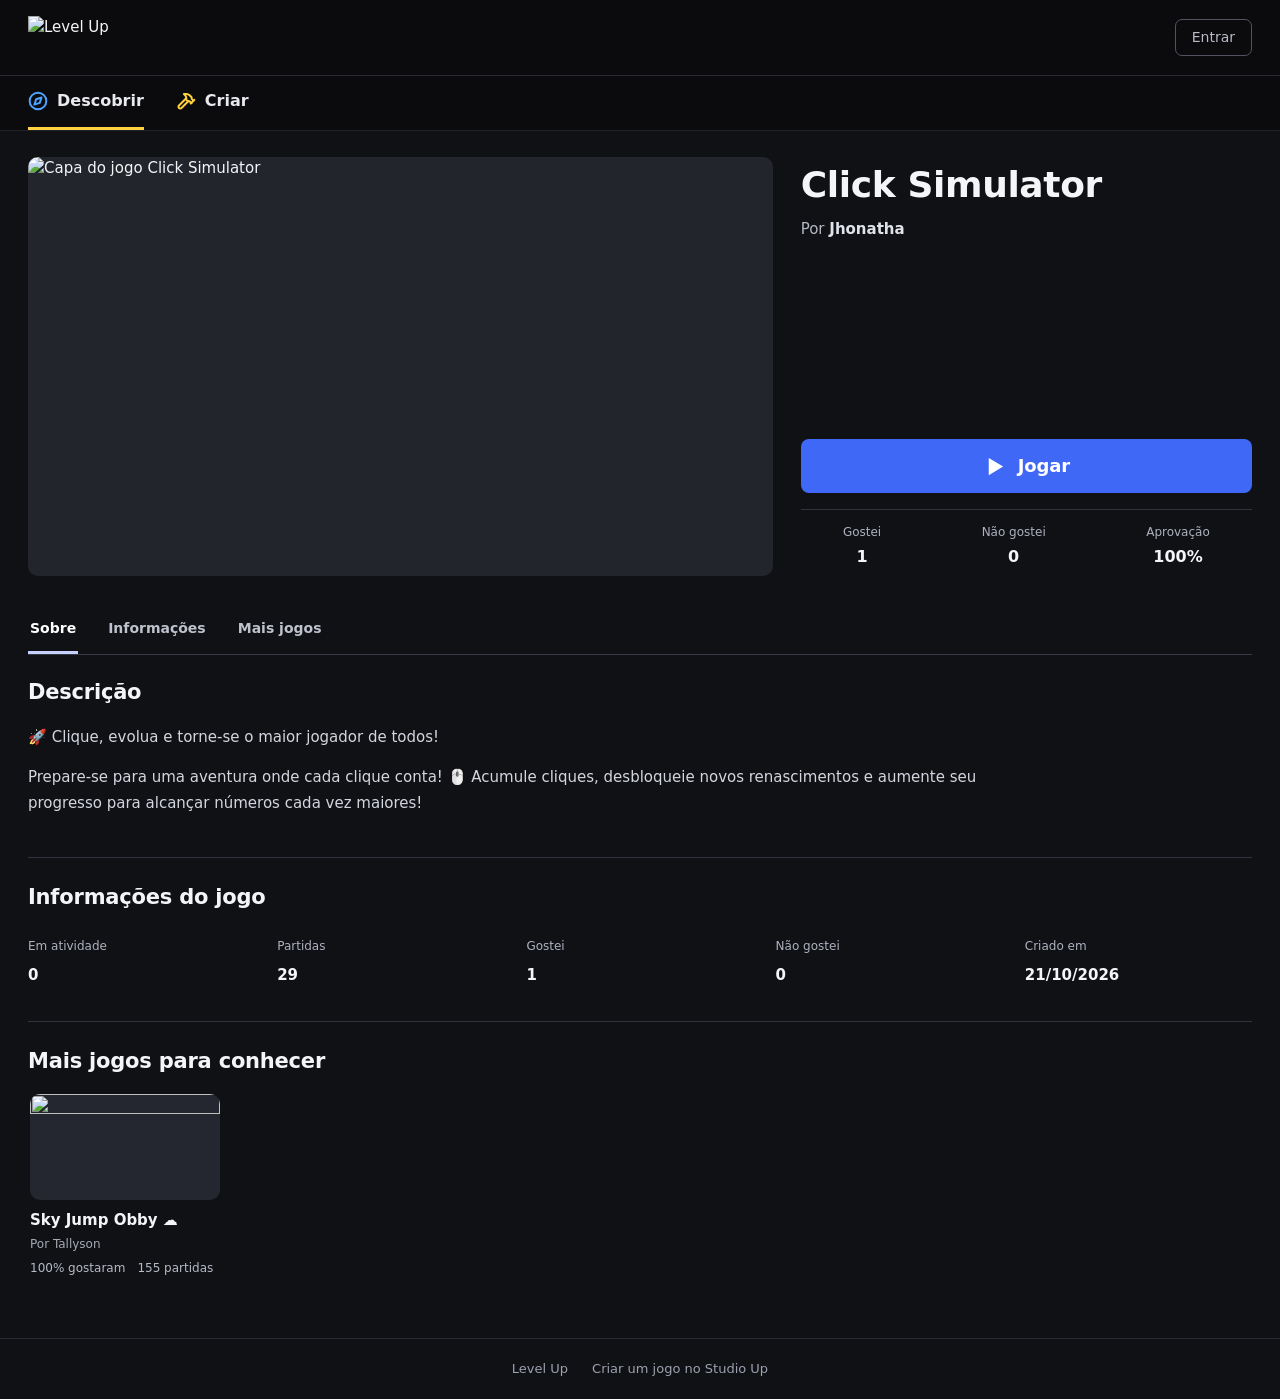
==== commit e23ddf47: "Atualiza as páginas de compartilhar jogos" ====
--- a/jogos/071c84a2839e4fe1a93c548eb13db718/index.html
+++ b/jogos/071c84a2839e4fe1a93c548eb13db718/index.html
@@ -2,4 +2,4 @@
 
 Prepare-se para uma aventura onde cada clique conta! 🖱️ Acumule cliques, desbloqueie novos renasci"><link rel="canonical" href="https://levelup.app.br/jogos/071c84a2839e4fe1a93c548eb13db718/"><meta name="robots" content="index,follow,max-image-preview:large"><meta property="og:type" content="website"><meta property="og:site_name" content="Level Up"><meta property="og:locale" content="pt_BR"><meta property="og:url" content="https://levelup.app.br/jogos/071c84a2839e4fe1a93c548eb13db718/"><meta property="og:title" content="Click Simulator"><meta property="og:description" content="🚀 Clique, evolua e torne-se o maior jogador de todos!
 
-Prepare-se para uma aventura onde cada clique conta! 🖱️ Acumule cliques, desbloqueie novos renasci"><meta property="og:image" content="https://levelup.app.br/jogos/071c84a2839e4fe1a93c548eb13db718/capa-f9f51fba3b.jpg"><meta name="twitter:card" content="summary_large_image"><link rel="stylesheet" href="https://levelup.app.br/fonts/fonts.css"><style>:root{color-scheme:dark;font-family:"DM Sans",system-ui,sans-serif;background:#101115;color:#f4f5f7}*{box-sizing:border-box}body{margin:0;font-size:15px;line-height:1.55}a{color:inherit;text-decoration:none}a:focus-visible{outline:3px solid #9aafff;outline-offset:4px}header{height:76px;border-bottom:1px solid #2b2d35}.top{height:100%;max-width:1280px;padding:0 28px;margin:auto;display:flex;align-items:center;gap:30px}.brand img{width:150px;height:auto;display:block}.top nav{display:flex;align-items:center;gap:24px;margin-left:auto}.top nav a{color:#b8bbc7;font-size:14px}.top nav a:hover{color:#fff}.sign-in{border:1px solid #51545f;border-radius:7px;padding:7px 16px}header{background:#0b0b0e}.subnav{height:auto;border-bottom:1px solid #22222a;background:#0b0b0e}.subnav .top{height:auto;gap:32px}.subnav a{display:inline-flex;align-items:center;gap:9px;padding:13px 0;font-family:"Space Grotesk","DM Sans",system-ui,sans-serif;font-weight:700;font-size:16px;color:#e8e9ee;border-bottom:3px solid transparent}.subnav a:hover,.subnav a[aria-current]{border-bottom-color:#ffd23f}.ico-descobrir{color:#4da3ff}.ico-criar{color:#ffd23f}.subnav .ico{width:20px;height:20px}main{max-width:1280px;padding:26px 28px 48px;margin:auto}h1,h2,h3,p{margin-top:0}h1,h2,.play,.category-nav a{font-family:"Space Grotesk","DM Sans",system-ui,sans-serif;letter-spacing:-.01em}h1{font-size:clamp(25px,3vw,36px);line-height:1.2;margin-bottom:12px}h2{font-size:21px;line-height:1.3;margin-bottom:18px}.creator{color:#b4b7c2;font-size:15px;margin-bottom:16px}.creator strong{color:#e1e3ea}.category-nav{display:flex;gap:30px;overflow:auto;padding:4px 0 18px;margin:0 0 8px;border-bottom:1px solid #292c34}.category-nav a{display:flex;align-items:center;gap:9px;white-space:nowrap;padding:4px 0;font-weight:700;font-size:16px;color:#e8e9ee}.category-nav a:hover span{text-decoration:underline;text-underline-offset:5px}.ico{width:24px;height:24px;flex:none}.ico-fogo{color:#ff7a1a}.ico-gostei{color:#36c26a}.ico-novo{color:#4da3ff}h2.with-ico{display:flex;align-items:center;gap:10px}.category{scroll-margin-top:20px;padding:16px 0 26px;border-bottom:1px solid #292c34}.category:last-child{border:0}.game-row{display:grid;grid-auto-flow:column;grid-auto-columns:190px;gap:18px;overflow-x:auto;padding:0 2px 12px;scrollbar-width:thin}.card{display:block;min-width:0}.card img{display:block;width:100%;height:auto;aspect-ratio:16/9;object-fit:cover;border-radius:10px;background:#252730}.card h3{font-size:15px;line-height:1.35;margin:10px 0 4px;overflow-wrap:anywhere}.card .byline{font-size:12px;color:#a6a9b5;margin-bottom:6px}.card .mini-stats{display:flex;flex-wrap:wrap;gap:4px 12px;font-size:12px;color:#b7bac5}.card .mini-stats span{white-space:nowrap}.card:hover h3{text-decoration:underline}.sr-only{position:absolute;width:1px;height:1px;overflow:hidden;clip-path:inset(50%);white-space:nowrap}.game-hero{display:grid;grid-template-columns:minmax(0,1.65fr) minmax(260px,1fr);gap:28px;align-items:stretch;margin-bottom:30px}.hero-image{width:100%;height:auto;aspect-ratio:16/9;object-fit:cover;display:block;border-radius:10px;background:#22252b}.game-summary{display:flex;flex-direction:column;min-width:0;padding:6px 0}.play{display:flex;align-items:center;justify-content:center;gap:12px;min-height:54px;background:#4068f6;color:#fff;border-radius:8px;font-size:18px;font-weight:700;margin-top:auto}.play:hover{background:#5277ff}.play svg{width:23px;height:23px;fill:currentColor}.reaction-stats{display:flex;justify-content:space-around;gap:16px;margin:16px 0 0;padding:13px 0 0;border-top:1px solid #30333e}.reaction-stats div{text-align:center}.reaction-stats dt{font-size:12px;color:#aeb2bf}.reaction-stats dd{font-size:16px;font-weight:700;margin:3px 0 0}.section-nav{display:flex;gap:28px;border-bottom:1px solid #373a44;margin-bottom:24px}.section-nav a{padding:12px 2px;color:#bec2cd;font-weight:600;font-size:14px}.section-nav a:first-child{color:#fff;border-bottom:3px solid #c5d0ff}.detail-section{padding:0 0 26px;margin-bottom:26px;border-bottom:1px solid #30333d;scroll-margin-top:20px}.description p{white-space:pre-wrap;line-height:1.7;max-width:100ch;color:#d4d6df}.info-grid{display:grid;grid-template-columns:repeat(auto-fit,minmax(140px,1fr));margin:0;gap:22px;padding:8px 0}.info-grid dt{font-size:12px;color:#aeb2bf;margin-bottom:8px}.info-grid dd{margin:0;font-weight:700;overflow-wrap:anywhere}footer{border-top:1px solid #292c34;padding:20px 28px;display:flex;gap:24px;justify-content:center;color:#9ca1b0;font-size:13px}.empty{color:#aeb2bf;padding:24px 0}@media(max-width:700px){.category-nav{gap:22px}.category-nav a{font-size:15px}header{height:65px}.top{padding:0 18px;gap:12px}.brand img{width:126px}.top nav{gap:14px}.top .create-link{display:none}main{padding:20px 18px 36px}.game-hero{grid-template-columns:1fr;gap:18px;margin-bottom:20px}.game-summary{padding:0}.play{margin-top:12px}.game-row{grid-auto-columns:160px;gap:14px}.category h2{font-size:19px}.section-nav{gap:24px}.info-grid{grid-template-columns:repeat(2,minmax(0,1fr))}.category-nav{margin-bottom:0}.game-summary h1{font-size:27px}.detail-section{padding-bottom:22px}footer{flex-wrap:wrap}}</style></head><body><header><div class="top"><a class="brand" href="https://levelup.app.br/" aria-label="Jogos da Level Up"><img src="https://levelup.app.br/brand/wordmark-dark.png" alt="Level Up" width="150" height="43"></a><nav aria-label="Conta"><a class="sign-in" href="https://levelup.app.br/#/entrar">Entrar</a></nav></div></header><nav class="subnav" aria-label="Atalhos"><div class="top"><a href="https://levelup.app.br/descobrir/" aria-current="page"><svg class="ico ico-descobrir" viewBox="0 0 24 24" fill="none" stroke="currentColor" stroke-width="2.4" stroke-linecap="round" stroke-linejoin="round" aria-hidden="true"><circle cx="12" cy="12" r="10"/><path d="m16.2 7.8-2.1 6.4-6.4 2.1 2.1-6.4z"/></svg>Descobrir</a><a href="https://studioup.levelup.app.br/"><svg class="ico ico-criar" viewBox="0 0 24 24" fill="none" stroke="currentColor" stroke-width="2.4" stroke-linecap="round" stroke-linejoin="round" aria-hidden="true"><path d="m15 12-8.4 8.4a2.1 2.1 0 1 1-3-3L12 9"/><path d="M17.6 15 22 10.6"/><path d="m20.9 11.7-1.3-1.3c-.6-.6-.9-1.3-.9-2.1v-.9l-2.4-2.3a5.2 5.2 0 0 0-3.7-1.5H9.5l.9.8a6.2 6.2 0 0 1 2 4.4v1.6l2 2h.9c.8 0 1.6.3 2.1.9l1.3 1.3"/></svg>Criar</a></div></nav><main><section class="game-hero" aria-labelledby="game-title"><img class="hero-image" src="https://levelup.app.br/jogos/071c84a2839e4fe1a93c548eb13db718/capa-f9f51fba3b.jpg" alt="Capa do jogo Click Simulator" width="1280" height="720"><div class="game-summary"><h1 id="game-title">Click Simulator</h1><p class="creator">Por <strong>Jhonatha</strong></p><a class="play" href="https://levelup.app.br/?jogos&amp;j=071c84a2-839e-4fe1-a93c-548eb13db718" aria-label="Jogar Click Simulator"><svg viewBox="0 0 24 24" aria-hidden="true"><path d="M6 3v18l15-9z"/></svg>Jogar</a><dl class="reaction-stats"><div><dt>Gostei</dt><dd>1</dd></div><div><dt>Não gostei</dt><dd>0</dd></div><div><dt>Aprovação</dt><dd>100%</dd></div></dl></div></section><nav class="section-nav" aria-label="Seções do jogo"><a href="#sobre">Sobre</a><a href="#informacoes">Informações</a><a href="#mais-jogos">Mais jogos</a></nav><section class="detail-section description" id="sobre"><h2>Descrição</h2><p>🚀 Clique, evolua e torne-se o maior jogador de todos!</p><p>Prepare-se para uma aventura onde cada clique conta! 🖱️ Acumule cliques, desbloqueie novos renascimentos e aumente seu progresso para alcançar números cada vez maiores!</p></section><section class="detail-section" id="informacoes"><h2>Informações do jogo</h2><dl class="info-grid"><div><dt>Em atividade</dt><dd>0</dd></div><div><dt>Partidas</dt><dd>18</dd></div><div><dt>Gostei</dt><dd>1</dd></div><div><dt>Não gostei</dt><dd>0</dd></div><div><dt>Criado em</dt><dd>21/10/2026</dd></div></dl></section><section id="mais-jogos"><h2>Mais jogos para conhecer</h2><div class="game-row"><a class="card" href="https://levelup.app.br/jogos/53648d55aa5a4d4fbae28ab4dc2d0a60/"><img src="https://levelup.app.br/jogos/53648d55aa5a4d4fbae28ab4dc2d0a60/capa-cb4c47ee0e.jpg" alt="" loading="lazy" width="320" height="180"><h3>Sky Jump Obby ☁️</h3><div class="byline">Por Tallyson</div><div class="mini-stats"><span>100% gostaram</span><span>136 partidas</span></div></a></div></section></main><footer><a href="https://levelup.app.br/">Level Up</a><a href="https://studioup.levelup.app.br/">Criar um jogo no Studio Up</a></footer></body></html>+Prepare-se para uma aventura onde cada clique conta! 🖱️ Acumule cliques, desbloqueie novos renasci"><meta property="og:image" content="https://levelup.app.br/jogos/071c84a2839e4fe1a93c548eb13db718/capa-f9f51fba3b.jpg"><meta name="twitter:card" content="summary_large_image"><link rel="stylesheet" href="https://levelup.app.br/fonts/fonts.css"><style>:root{color-scheme:dark;font-family:"DM Sans",system-ui,sans-serif;background:#101115;color:#f4f5f7}*{box-sizing:border-box}body{margin:0;font-size:15px;line-height:1.55}a{color:inherit;text-decoration:none}a:focus-visible{outline:3px solid #9aafff;outline-offset:4px}header{height:76px;border-bottom:1px solid #2b2d35}.top{height:100%;max-width:1280px;padding:0 28px;margin:auto;display:flex;align-items:center;gap:30px}.brand img{width:150px;height:auto;display:block}.top nav{display:flex;align-items:center;gap:24px;margin-left:auto}.top nav a{color:#b8bbc7;font-size:14px}.top nav a:hover{color:#fff}.sign-in{border:1px solid #51545f;border-radius:7px;padding:7px 16px}header{background:#0b0b0e}.subnav{height:auto;border-bottom:1px solid #22222a;background:#0b0b0e}.subnav .top{height:auto;gap:32px}.subnav a{display:inline-flex;align-items:center;gap:9px;padding:13px 0;font-family:"Space Grotesk","DM Sans",system-ui,sans-serif;font-weight:700;font-size:16px;color:#e8e9ee;border-bottom:3px solid transparent}.subnav a:hover,.subnav a[aria-current]{border-bottom-color:#ffd23f}.ico-descobrir{color:#4da3ff}.ico-criar{color:#ffd23f}.subnav .ico{width:20px;height:20px}main{max-width:1280px;padding:26px 28px 48px;margin:auto}h1,h2,h3,p{margin-top:0}h1,h2,.play,.category-nav a{font-family:"Space Grotesk","DM Sans",system-ui,sans-serif;letter-spacing:-.01em}h1{font-size:clamp(25px,3vw,36px);line-height:1.2;margin-bottom:12px}h2{font-size:21px;line-height:1.3;margin-bottom:18px}.creator{color:#b4b7c2;font-size:15px;margin-bottom:16px}.creator strong{color:#e1e3ea}.category-nav{display:flex;gap:30px;overflow:auto;padding:4px 0 18px;margin:0 0 8px;border-bottom:1px solid #292c34}.category-nav a{display:flex;align-items:center;gap:9px;white-space:nowrap;padding:4px 0;font-weight:700;font-size:16px;color:#e8e9ee}.category-nav a:hover span{text-decoration:underline;text-underline-offset:5px}.ico{width:24px;height:24px;flex:none}.ico-fogo{color:#ff7a1a}.ico-gostei{color:#36c26a}.ico-novo{color:#4da3ff}h2.with-ico{display:flex;align-items:center;gap:10px}.category{scroll-margin-top:20px;padding:16px 0 26px;border-bottom:1px solid #292c34}.category:last-child{border:0}.game-row{display:grid;grid-auto-flow:column;grid-auto-columns:190px;gap:18px;overflow-x:auto;padding:0 2px 12px;scrollbar-width:thin}.card{display:block;min-width:0}.card img{display:block;width:100%;height:auto;aspect-ratio:16/9;object-fit:cover;border-radius:10px;background:#252730}.card h3{font-size:15px;line-height:1.35;margin:10px 0 4px;overflow-wrap:anywhere}.card .byline{font-size:12px;color:#a6a9b5;margin-bottom:6px}.card .mini-stats{display:flex;flex-wrap:wrap;gap:4px 12px;font-size:12px;color:#b7bac5}.card .mini-stats span{white-space:nowrap}.card:hover h3{text-decoration:underline}.sr-only{position:absolute;width:1px;height:1px;overflow:hidden;clip-path:inset(50%);white-space:nowrap}.game-hero{display:grid;grid-template-columns:minmax(0,1.65fr) minmax(260px,1fr);gap:28px;align-items:stretch;margin-bottom:30px}.hero-image{width:100%;height:auto;aspect-ratio:16/9;object-fit:cover;display:block;border-radius:10px;background:#22252b}.game-summary{display:flex;flex-direction:column;min-width:0;padding:6px 0}.play{display:flex;align-items:center;justify-content:center;gap:12px;min-height:54px;background:#4068f6;color:#fff;border-radius:8px;font-size:18px;font-weight:700;margin-top:auto}.play:hover{background:#5277ff}.play svg{width:23px;height:23px;fill:currentColor}.reaction-stats{display:flex;justify-content:space-around;gap:16px;margin:16px 0 0;padding:13px 0 0;border-top:1px solid #30333e}.reaction-stats div{text-align:center}.reaction-stats dt{font-size:12px;color:#aeb2bf}.reaction-stats dd{font-size:16px;font-weight:700;margin:3px 0 0}.section-nav{display:flex;gap:28px;border-bottom:1px solid #373a44;margin-bottom:24px}.section-nav a{padding:12px 2px;color:#bec2cd;font-weight:600;font-size:14px}.section-nav a:first-child{color:#fff;border-bottom:3px solid #c5d0ff}.detail-section{padding:0 0 26px;margin-bottom:26px;border-bottom:1px solid #30333d;scroll-margin-top:20px}.description p{white-space:pre-wrap;line-height:1.7;max-width:100ch;color:#d4d6df}.info-grid{display:grid;grid-template-columns:repeat(auto-fit,minmax(140px,1fr));margin:0;gap:22px;padding:8px 0}.info-grid dt{font-size:12px;color:#aeb2bf;margin-bottom:8px}.info-grid dd{margin:0;font-weight:700;overflow-wrap:anywhere}footer{border-top:1px solid #292c34;padding:20px 28px;display:flex;gap:24px;justify-content:center;color:#9ca1b0;font-size:13px}.empty{color:#aeb2bf;padding:24px 0}@media(max-width:700px){.category-nav{gap:22px}.category-nav a{font-size:15px}header{height:65px}.top{padding:0 18px;gap:12px}.brand img{width:126px}.top nav{gap:14px}.top .create-link{display:none}main{padding:20px 18px 36px}.game-hero{grid-template-columns:1fr;gap:18px;margin-bottom:20px}.game-summary{padding:0}.play{margin-top:12px}.game-row{grid-auto-columns:160px;gap:14px}.category h2{font-size:19px}.section-nav{gap:24px}.info-grid{grid-template-columns:repeat(2,minmax(0,1fr))}.category-nav{margin-bottom:0}.game-summary h1{font-size:27px}.detail-section{padding-bottom:22px}footer{flex-wrap:wrap}}</style></head><body><header><div class="top"><a class="brand" href="https://levelup.app.br/" aria-label="Jogos da Level Up"><img src="https://levelup.app.br/brand/wordmark-dark.png" alt="Level Up" width="150" height="43"></a><nav aria-label="Conta"><a class="sign-in" href="https://levelup.app.br/#/entrar">Entrar</a></nav></div></header><nav class="subnav" aria-label="Atalhos"><div class="top"><a href="https://levelup.app.br/descobrir/" aria-current="page"><svg class="ico ico-descobrir" viewBox="0 0 24 24" fill="none" stroke="currentColor" stroke-width="2.4" stroke-linecap="round" stroke-linejoin="round" aria-hidden="true"><circle cx="12" cy="12" r="10"/><path d="m16.2 7.8-2.1 6.4-6.4 2.1 2.1-6.4z"/></svg>Descobrir</a><a href="https://studioup.levelup.app.br/"><svg class="ico ico-criar" viewBox="0 0 24 24" fill="none" stroke="currentColor" stroke-width="2.4" stroke-linecap="round" stroke-linejoin="round" aria-hidden="true"><path d="m15 12-8.4 8.4a2.1 2.1 0 1 1-3-3L12 9"/><path d="M17.6 15 22 10.6"/><path d="m20.9 11.7-1.3-1.3c-.6-.6-.9-1.3-.9-2.1v-.9l-2.4-2.3a5.2 5.2 0 0 0-3.7-1.5H9.5l.9.8a6.2 6.2 0 0 1 2 4.4v1.6l2 2h.9c.8 0 1.6.3 2.1.9l1.3 1.3"/></svg>Criar</a></div></nav><main><section class="game-hero" aria-labelledby="game-title"><img class="hero-image" src="https://levelup.app.br/jogos/071c84a2839e4fe1a93c548eb13db718/capa-f9f51fba3b.jpg" alt="Capa do jogo Click Simulator" width="1280" height="720"><div class="game-summary"><h1 id="game-title">Click Simulator</h1><p class="creator">Por <strong>Jhonatha</strong></p><a class="play" href="https://levelup.app.br/?jogos&amp;j=071c84a2-839e-4fe1-a93c-548eb13db718" aria-label="Jogar Click Simulator"><svg viewBox="0 0 24 24" aria-hidden="true"><path d="M6 3v18l15-9z"/></svg>Jogar</a><dl class="reaction-stats"><div><dt>Gostei</dt><dd>1</dd></div><div><dt>Não gostei</dt><dd>0</dd></div><div><dt>Aprovação</dt><dd>100%</dd></div></dl></div></section><nav class="section-nav" aria-label="Seções do jogo"><a href="#sobre">Sobre</a><a href="#informacoes">Informações</a><a href="#mais-jogos">Mais jogos</a></nav><section class="detail-section description" id="sobre"><h2>Descrição</h2><p>🚀 Clique, evolua e torne-se o maior jogador de todos!</p><p>Prepare-se para uma aventura onde cada clique conta! 🖱️ Acumule cliques, desbloqueie novos renascimentos e aumente seu progresso para alcançar números cada vez maiores!</p></section><section class="detail-section" id="informacoes"><h2>Informações do jogo</h2><dl class="info-grid"><div><dt>Em atividade</dt><dd>0</dd></div><div><dt>Partidas</dt><dd>29</dd></div><div><dt>Gostei</dt><dd>1</dd></div><div><dt>Não gostei</dt><dd>0</dd></div><div><dt>Criado em</dt><dd>21/10/2026</dd></div></dl></section><section id="mais-jogos"><h2>Mais jogos para conhecer</h2><div class="game-row"><a class="card" href="https://levelup.app.br/jogos/53648d55aa5a4d4fbae28ab4dc2d0a60/"><img src="https://levelup.app.br/jogos/53648d55aa5a4d4fbae28ab4dc2d0a60/capa-cb4c47ee0e.jpg" alt="" loading="lazy" width="320" height="180"><h3>Sky Jump Obby ☁️</h3><div class="byline">Por Tallyson</div><div class="mini-stats"><span>100% gostaram</span><span>155 partidas</span></div></a></div></section></main><footer><a href="https://levelup.app.br/">Level Up</a><a href="https://studioup.levelup.app.br/">Criar um jogo no Studio Up</a></footer></body></html>
